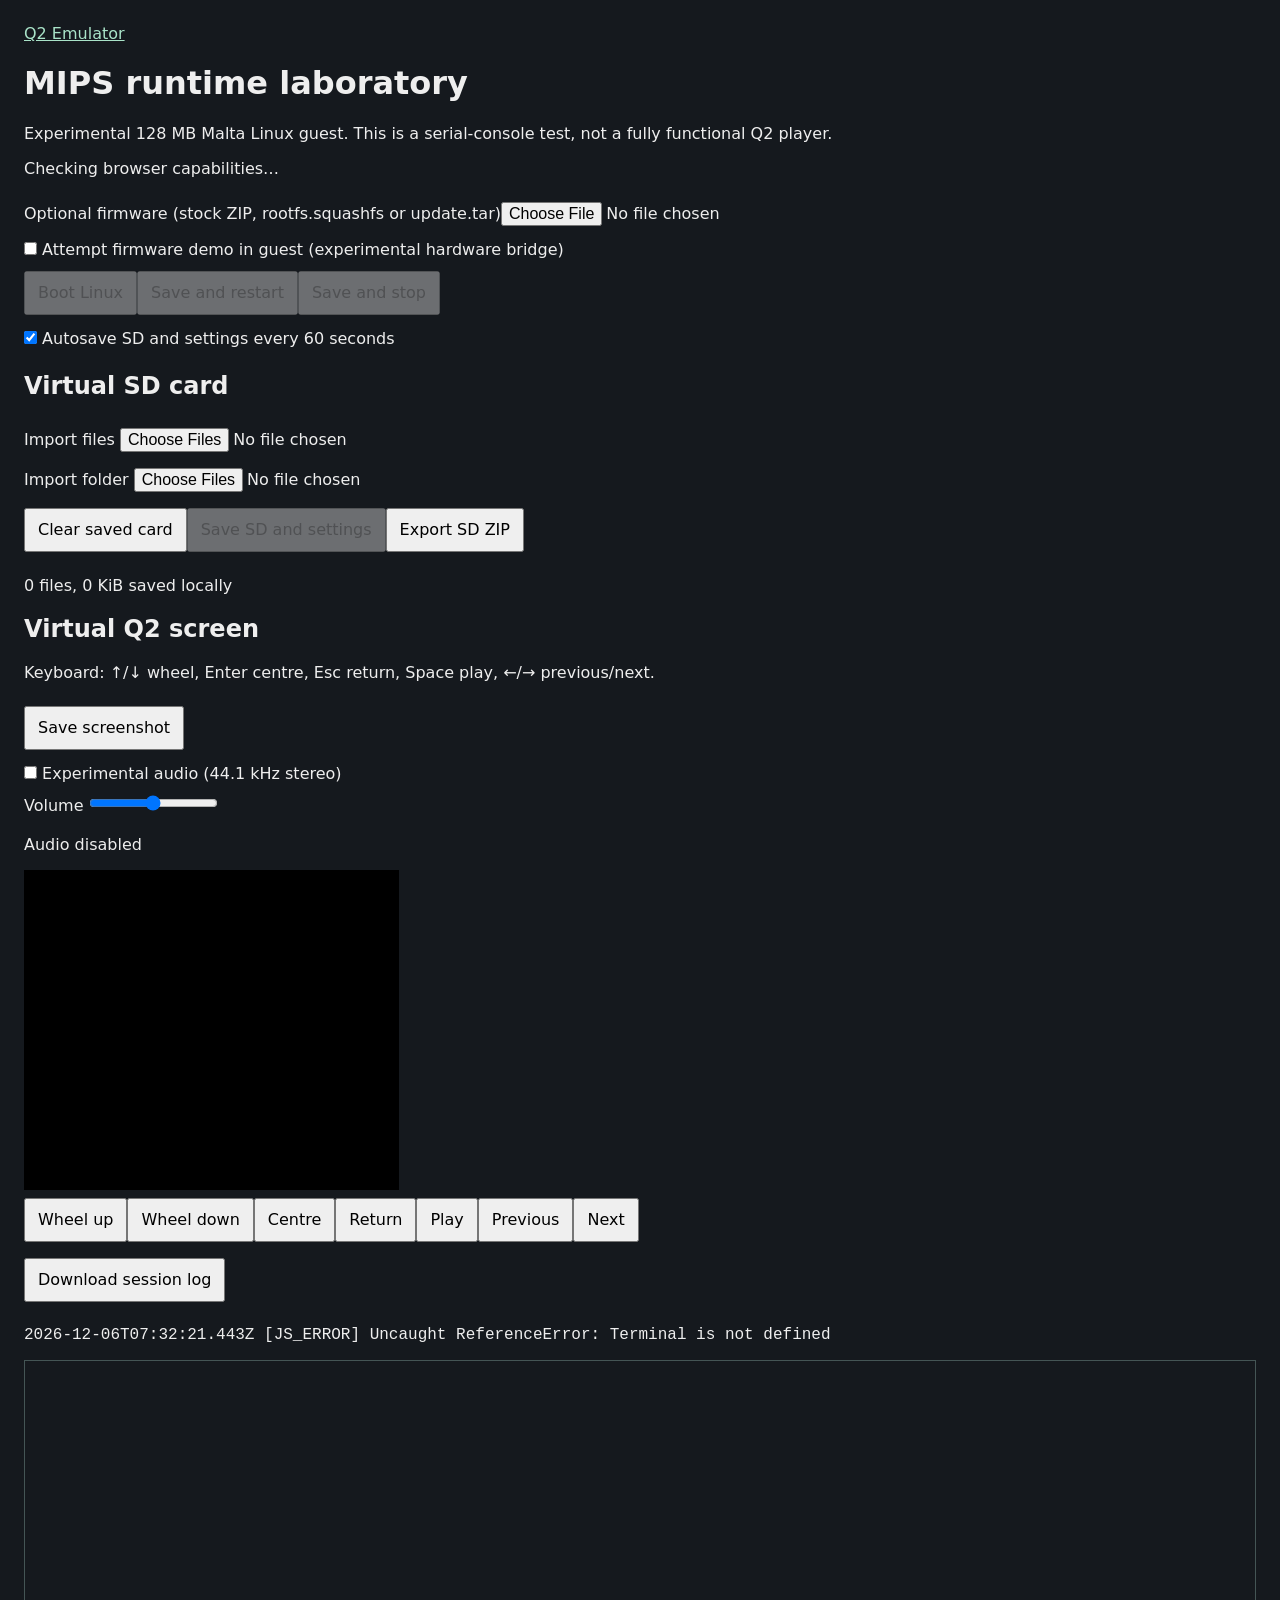
==== web/runtime/index.html @ 1597d838 "Expose keyboard, screenshot, audio and session lifecycle controls" ====
<!doctype html>
<html lang="en"><head><meta charset="utf-8"><meta name="viewport" content="width=device-width,initial-scale=1"><title>Q2 MIPS runtime laboratory</title><link rel="stylesheet" href="vendor/xterm.css"><style>body{font:16px system-ui;margin:24px;background:#15191e;color:#eee}a{color:#a9e3c8}button,input{font:inherit;margin:8px 0}#terminal{height:480px;border:1px solid #455;padding:8px}#status{white-space:pre-wrap}button{min-height:44px;padding:8px 12px}canvas{display:block;height:auto}section{max-width:760px}input{max-width:100%}@media(max-width:600px){body{margin:12px}#terminal{height:300px}button{margin:4px} }label{display:block}</style></head>
<body><a href="../">Q2 Emulator</a><h1>MIPS runtime laboratory</h1><p>Experimental 128 MB Malta Linux guest. This is a serial-console test, not a fully functional Q2 player.</p><p id="status" role="status">Checking browser capabilities…</p><label>Optional firmware (stock ZIP, rootfs.squashfs or update.tar)<input type="file" id="firmware" accept=".squashfs,.tar,.zip"></label><label><input type="checkbox" id="launch"> Attempt firmware demo in guest (experimental hardware bridge)</label><button id="start" disabled>Boot Linux</button><button id="reset" disabled>Save and restart</button><button id="stop" disabled>Save and stop</button><label><input type="checkbox" id="autosave" checked> Autosave SD and settings every 60 seconds</label><section><h2>Virtual SD card</h2><label>Import files <input id="sd-files" type="file" multiple></label><label>Import folder <input id="sd-folder" type="file" webkitdirectory multiple></label><button id="sd-clear">Clear saved card</button><button id="sd-save" disabled>Save SD and settings</button><button id="sd-export">Export SD ZIP</button><p id="sd-status" role="status"></p></section><section><h2>Virtual Q2 screen</h2><p>Keyboard: ↑/↓ wheel, Enter centre, Esc return, Space play, ←/→ previous/next.</p><button id="screenshot">Save screenshot</button><label><input id="audio-enable" type="checkbox"> Experimental audio (44.1 kHz stereo)</label><label>Volume <input id="audio-volume" type="range" min="0" max="100" value="50"></label><p id="audio-status" role="status">Audio disabled</p><canvas id="screen" width="375" height="320" style="background:#000;max-width:100%;touch-action:none;image-rendering:pixelated"></canvas><div><button id="wheel-up">Wheel up</button><button id="wheel-down">Wheel down</button><button data-key="centre">Centre</button><button data-key="return">Return</button><button data-key="play">Play</button><button data-key="prev">Previous</button><button data-key="next">Next</button></div></section><button id="download-log">Download session log</button><pre id="diagnostics" style="max-height:200px;overflow:auto;white-space:pre-wrap"></pre><div id="terminal" aria-label="Serial terminal"></div><script src="vendor/xterm.js"></script><script src="vendor/xterm-pty.js"></script><script type="module" src="boot.js"></script></body></html>
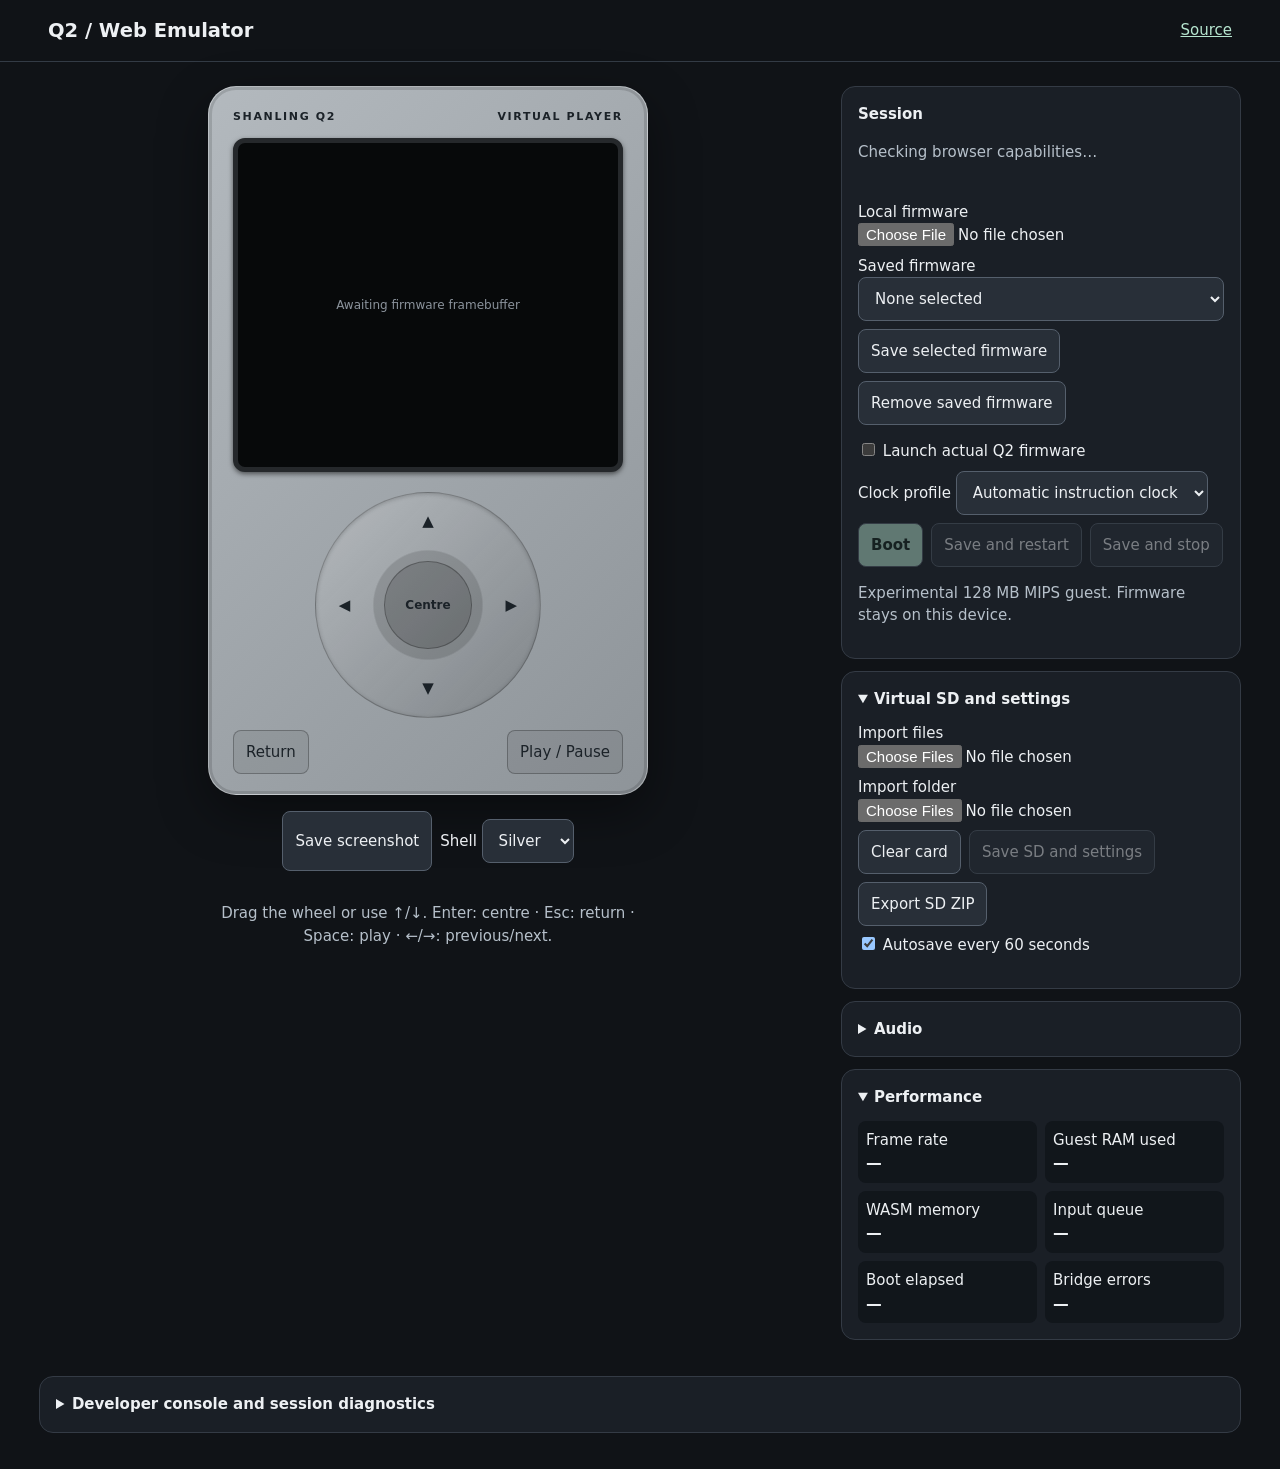
==== commit 99641b63: "Make virtual player the primary interface and group configuration and diagnostics" ====
--- a/web/runtime/index.html
+++ b/web/runtime/index.html
@@ -1,3 +1,19 @@
 <!doctype html>
-<html lang="en"><head><meta charset="utf-8"><meta name="viewport" content="width=device-width,initial-scale=1"><title>Q2 MIPS runtime laboratory</title><link rel="stylesheet" href="vendor/xterm.css"><style>body{font:16px system-ui;margin:24px;background:#15191e;color:#eee}a{color:#a9e3c8}button,input{font:inherit;margin:8px 0}#terminal{height:480px;border:1px solid #455;padding:8px}#status{white-space:pre-wrap}button{min-height:44px;padding:8px 12px}canvas{display:block;height:auto}section{max-width:760px}input{max-width:100%}@media(max-width:600px){body{margin:12px}#terminal{height:300px}button{margin:4px} }label{display:block}</style></head>
-<body><a href="../">Q2 Emulator</a><h1>MIPS runtime laboratory</h1><p>Experimental 128 MB Malta Linux guest. This is a serial-console test, not a fully functional Q2 player.</p><p id="status" role="status">Checking browser capabilities…</p><label>Optional firmware (stock ZIP, rootfs.squashfs or update.tar)<input type="file" id="firmware" accept=".squashfs,.tar,.zip"></label><label><input type="checkbox" id="launch"> Attempt firmware demo in guest (experimental hardware bridge)</label><button id="start" disabled>Boot Linux</button><button id="reset" disabled>Save and restart</button><button id="stop" disabled>Save and stop</button><label><input type="checkbox" id="autosave" checked> Autosave SD and settings every 60 seconds</label><section><h2>Virtual SD card</h2><label>Import files <input id="sd-files" type="file" multiple></label><label>Import folder <input id="sd-folder" type="file" webkitdirectory multiple></label><button id="sd-clear">Clear saved card</button><button id="sd-save" disabled>Save SD and settings</button><button id="sd-export">Export SD ZIP</button><p id="sd-status" role="status"></p></section><section><h2>Virtual Q2 screen</h2><p>Keyboard: ↑/↓ wheel, Enter centre, Esc return, Space play, ←/→ previous/next.</p><button id="screenshot">Save screenshot</button><label><input id="audio-enable" type="checkbox"> Experimental audio (44.1 kHz stereo)</label><label>Volume <input id="audio-volume" type="range" min="0" max="100" value="50"></label><p id="audio-status" role="status">Audio disabled</p><canvas id="screen" width="375" height="320" style="background:#000;max-width:100%;touch-action:none;image-rendering:pixelated"></canvas><div><button id="wheel-up">Wheel up</button><button id="wheel-down">Wheel down</button><button data-key="centre">Centre</button><button data-key="return">Return</button><button data-key="play">Play</button><button data-key="prev">Previous</button><button data-key="next">Next</button></div></section><button id="download-log">Download session log</button><pre id="diagnostics" style="max-height:200px;overflow:auto;white-space:pre-wrap"></pre><div id="terminal" aria-label="Serial terminal"></div><script src="vendor/xterm.js"></script><script src="vendor/xterm-pty.js"></script><script type="module" src="boot.js"></script></body></html>+<html lang="en"><head><meta charset="utf-8"><meta name="viewport" content="width=device-width,initial-scale=1"><title>Q2 Web Emulator</title><link rel="stylesheet" href="vendor/xterm.css"><link rel="stylesheet" href="player.css"></head>
+<body><header><h1>Q2 / Web Emulator</h1><a href="https://github.com/lampsonlnguyen/q2-emulation">Source</a></header>
+<main><section class="stage">
+<div class="player" id="player" data-shell="silver"><div class="player-top"><span>SHANLING Q2</span><span>VIRTUAL PLAYER</span></div><div class="lcd" id="lcd" data-ready="false"><canvas id="screen" width="375" height="320" aria-label="Q2 display"></canvas></div>
+<div class="wheel" id="wheel" aria-label="Drag around the wheel to navigate"><button class="top" id="wheel-up" aria-label="Wheel up">▲</button><button class="left" data-key="prev" aria-label="Previous">◀</button><button class="center" data-key="centre">Centre</button><button class="right" data-key="next" aria-label="Next">▶</button><button class="bottom" id="wheel-down" aria-label="Wheel down">▼</button></div>
+<div class="physical"><button data-key="return">Return</button><button data-key="play">Play / Pause</button></div></div>
+<div class="actions"><button id="screenshot">Save screenshot</button><label>Shell <select id="shell"><option value="silver">Silver</option><option value="black">Black</option><option value="green">Green</option><option value="pink">Pink</option></select></label></div>
+<p class="muted">Drag the wheel or use ↑/↓. Enter: centre · Esc: return · Space: play · ←/→: previous/next.</p></section>
+<aside><section class="panel"><h2>Session</h2><p id="status" role="status">Checking browser capabilities…</p><label>Local firmware <input type="file" id="firmware" accept=".squashfs,.tar,.zip"></label><label>Saved firmware <select id="firmware-list"><option value="">None selected</option></select></label><div class="actions"><button id="firmware-save">Save selected firmware</button><button id="firmware-delete">Remove saved firmware</button></div><p id="firmware-status" class="muted"></p>
+<label><input type="checkbox" id="launch"> Launch actual Q2 firmware</label><label>Clock profile <select id="clock"><option value="icount">Automatic instruction clock</option><option value="fixed">Fixed instruction clock</option><option value="normal">Normal clock</option></select></label>
+<div class="actions"><button id="start" disabled>Boot</button><button id="reset" disabled>Save and restart</button><button id="stop" disabled>Save and stop</button></div><p class="muted">Experimental 128 MB MIPS guest. Firmware stays on this device.</p></section>
+<details open><summary>Virtual SD and settings</summary><label>Import files <input id="sd-files" type="file" multiple></label><label>Import folder <input id="sd-folder" type="file" webkitdirectory multiple></label><div class="actions"><button id="sd-clear">Clear card</button><button id="sd-save" disabled>Save SD and settings</button><button id="sd-export">Export SD ZIP</button></div><label><input type="checkbox" id="autosave" checked> Autosave every 60 seconds</label><p id="sd-status" role="status"></p></details>
+<details><summary>Audio</summary><label><input id="audio-enable" type="checkbox"> Enable experimental audio at boot</label><label>Volume <input id="audio-volume" type="range" min="0" max="100" value="50"></label><p id="audio-status" role="status">Audio disabled</p></details>
+<details open><summary>Performance</summary><div class="statgrid"><div>Frame rate<strong id="fps">—</strong></div><div>Guest RAM used<strong id="guest-ram">—</strong></div><div>WASM memory<strong id="wasm-ram">—</strong></div><div>Input queue<strong id="input-queue">—</strong></div><div>Boot elapsed<strong id="boot-time">—</strong></div><div>Bridge errors<strong id="bridge-errors">—</strong></div></div></details></aside>
+<details class="wide"><summary>Developer console and session diagnostics</summary><button id="download-log">Download session log</button><pre id="diagnostics"></pre><div id="terminal" aria-label="Serial terminal"></div></details></main>
+<script src="vendor/xterm.js"></script><script src="vendor/xterm-pty.js"></script><script type="module">
+try{if(!crossOriginIsolated){if(!navigator.serviceWorker)throw Error('Use HTTPS or localhost');await navigator.serviceWorker.register('./coi-sw.js');await navigator.serviceWorker.ready;if(sessionStorage.getItem('q2-coi-reload'))throw Error('Isolation not active. Reopen tab or use Docker.');sessionStorage.setItem('q2-coi-reload','1');location.reload();}else{sessionStorage.removeItem('q2-coi-reload');await import('./boot.js');}}catch(e){document.getElementById('status').textContent='Initialization failed: '+e.message;console.error(e);}
+</script></body></html>
--- a/web/runtime/player.css
+++ b/web/runtime/player.css
@@ -0,0 +1,2 @@
+:root{color-scheme:dark;font:15px/1.5 system-ui,sans-serif;background:#101317;color:#edf0f3;--accent:#b6e5cf;--shell:#a6adb3}
+*{box-sizing:border-box}body{margin:0}header{display:flex;justify-content:space-between;align-items:center;padding:16px clamp(16px,4vw,48px);border-bottom:1px solid #333b45}a{color:var(--accent)}h1{font-size:1.3rem;margin:0}h2{font-size:1rem;margin:0 0 12px}main{max-width:1250px;margin:auto;padding:24px;display:grid;grid-template-columns:minmax(300px,1fr) minmax(300px,400px);gap:24px;align-items:start}.stage{display:flex;flex-direction:column;align-items:center;gap:16px;min-width:0}.player{width:min(100%,440px);padding:22px 24px 20px;background:linear-gradient(135deg,#ffffff25,#00000025),var(--shell);border:1px solid #ffffff40;border-radius:28px;box-shadow:inset 0 0 0 3px #0002,0 18px 50px #0006;color:#1b2228}.player[data-shell=black]{--shell:#30343a;color:#eee}.player[data-shell=green]{--shell:#a5bcaa}.player[data-shell=pink]{--shell:#c9a7ae}.player-top{display:flex;justify-content:space-between;font-size:11px;font-weight:700;letter-spacing:.15em;margin-bottom:12px}.lcd{background:#07090a;border:5px solid #25282b;border-radius:12px;overflow:hidden;box-shadow:0 2px 5px #0008;position:relative}.lcd canvas{display:block;width:100%;height:auto;aspect-ratio:375/320;touch-action:none;image-rendering:pixelated}.lcd[data-ready=false]:after{content:"Awaiting firmware framebuffer";position:absolute;inset:0;display:grid;place-items:center;color:#8b939c;font-size:12px;pointer-events:none}.wheel{position:relative;display:grid;place-items:center;width:58%;aspect-ratio:1;margin:20px auto 12px;border-radius:50%;border:1px solid #0004;background:radial-gradient(circle,#0002 0 34%,transparent 35%),linear-gradient(135deg,#fff3,#0002);box-shadow:inset 0 1px 4px #0003;touch-action:none;user-select:none}.wheel button{position:absolute;border:0;background:transparent;color:inherit;font-weight:700;min-width:44px;min-height:44px;padding:4px}.wheel .center{position:relative;width:39%;aspect-ratio:1;border-radius:50%;border:1px solid #0004;background:#0002;font-size:12px}.wheel .top{top:3%}.wheel .bottom{bottom:3%}.wheel .left{left:3%}.wheel .right{right:3%}.physical{display:flex;justify-content:space-between;gap:8px}.physical button{color:inherit;background:#0001;border:1px solid #0004}.panel,details{border:1px solid #343b45;background:#1a1f26;border-radius:14px;padding:16px;margin-bottom:12px}details summary{cursor:pointer;font-weight:650}details[open] summary{margin-bottom:12px}label{display:block;margin:8px 0}button,input,select{font:inherit}button,select{border:1px solid #555f6c;border-radius:8px;background:#282f38;color:#edf0f3;padding:9px 12px;min-height:44px;cursor:pointer}button:disabled{opacity:.45;cursor:not-allowed}button:focus-visible,input:focus-visible,select:focus-visible{outline:2px solid var(--accent);outline-offset:2px}#start{background:var(--accent);color:#13251c;font-weight:700}input[type=file]{width:100%;max-width:100%}.actions{display:flex;flex-wrap:wrap;gap:8px}.muted,#status,#sd-status,#audio-status{color:#b6c0ca;overflow-wrap:anywhere}#status{min-height:3em}#terminal{height:360px;min-width:0;overflow:hidden}#diagnostics{white-space:pre-wrap;overflow:auto;max-height:240px;font-size:11px}.wide{grid-column:1/-1;min-width:0}.statgrid{display:grid;grid-template-columns:repeat(2,1fr);gap:8px;font-variant-numeric:tabular-nums}.statgrid div{background:#11161b;padding:8px;border-radius:8px}.statgrid strong{display:block;font-size:1.05rem}.stage .muted{text-align:center;max-width:440px}#firmware-list{width:100%}@media(max-width:760px){main{grid-template-columns:1fr;padding:16px;gap:12px}.player{max-width:400px}#terminal{height:260px}.wide{grid-column:auto}header{padding:12px 16px}}
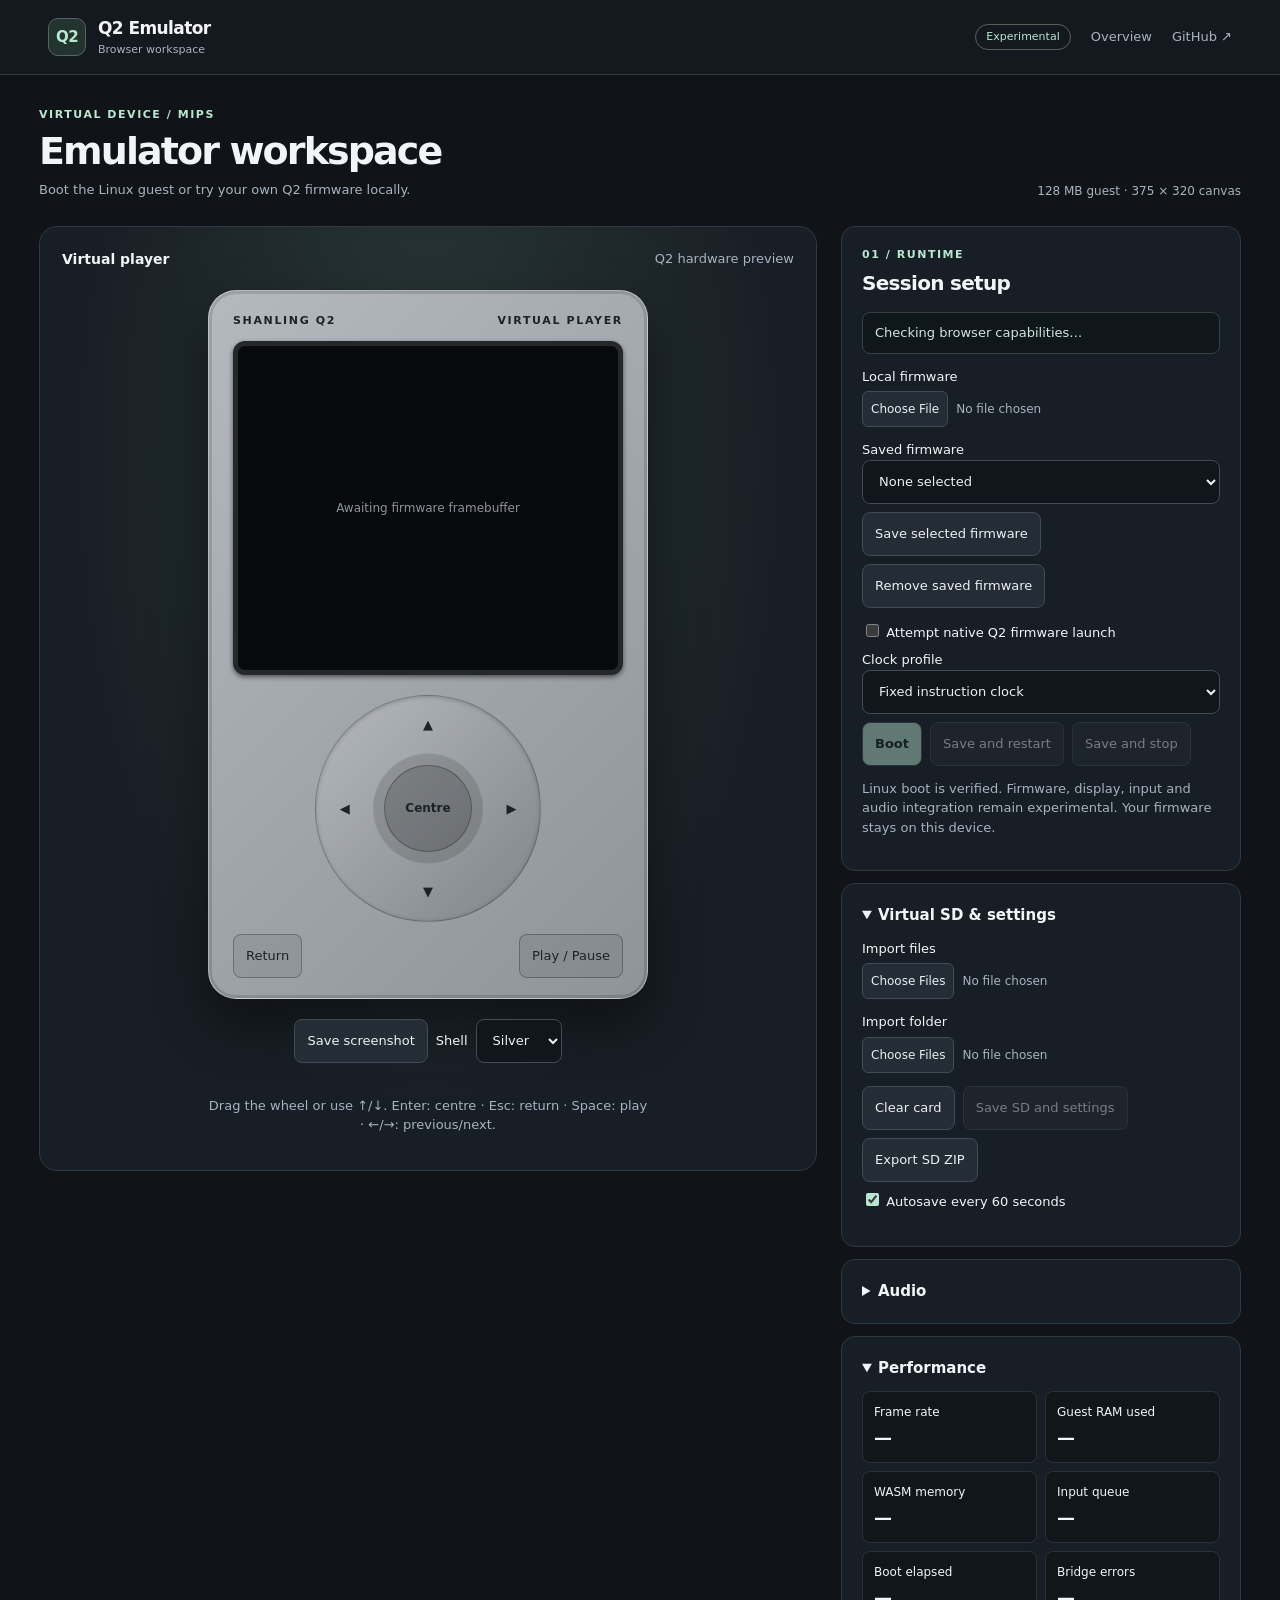
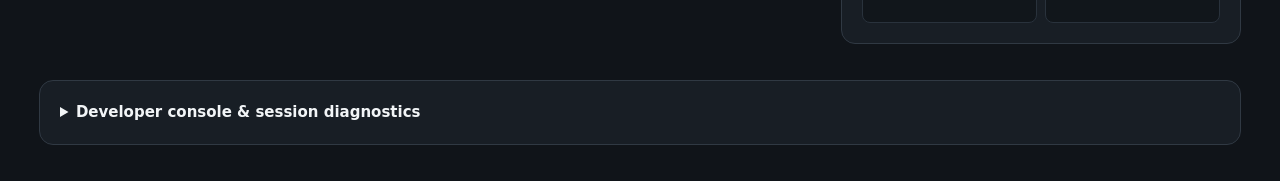
==== commit 8673062d: "Polish Q2 web landing and emulator workspace; preserve current UI on Pages" ====
--- a/web/runtime/index.html
+++ b/web/runtime/index.html
@@ -1,19 +1,19 @@
 <!doctype html>
 <html lang="en"><head><meta charset="utf-8"><meta name="viewport" content="width=device-width,initial-scale=1"><title>Q2 Web Emulator</title><link rel="stylesheet" href="vendor/xterm.css"><link rel="stylesheet" href="player.css"></head>
-<body><header><h1>Q2 / Web Emulator</h1><a href="https://github.com/lampsonlnguyen/q2-emulation">Source</a></header>
-<main><section class="stage">
+<body><header><a class="brand" href="../"><span class="mark">Q2</span><span>Q2 Emulator<small>Browser workspace</small></span></a><nav><span class="preview-label">Experimental</span><a href="../">Overview</a><a href="https://github.com/lampsonlnguyen/q2-emulation">GitHub ↗</a></nav></header>
+<main><section class="workspace-title"><div><div class="kicker">Virtual device / MIPS</div><h1>Emulator workspace</h1><p class="muted">Boot the Linux guest or try your own Q2 firmware locally.</p></div><span class="workspace-spec">128 MB guest · 375 × 320 canvas</span></section><section class="stage"><div class="stage-heading"><strong>Virtual player</strong><span>Q2 hardware preview</span></div>
 <div class="player" id="player" data-shell="silver"><div class="player-top"><span>SHANLING Q2</span><span>VIRTUAL PLAYER</span></div><div class="lcd" id="lcd" data-ready="false"><canvas id="screen" width="375" height="320" aria-label="Q2 display"></canvas></div>
 <div class="wheel" id="wheel" aria-label="Drag around the wheel to navigate"><button class="top" id="wheel-up" aria-label="Wheel up">▲</button><button class="left" data-key="prev" aria-label="Previous">◀</button><button class="center" data-key="centre">Centre</button><button class="right" data-key="next" aria-label="Next">▶</button><button class="bottom" id="wheel-down" aria-label="Wheel down">▼</button></div>
 <div class="physical"><button data-key="return">Return</button><button data-key="play">Play / Pause</button></div></div>
 <div class="actions"><button id="screenshot">Save screenshot</button><label>Shell <select id="shell"><option value="silver">Silver</option><option value="black">Black</option><option value="green">Green</option><option value="pink">Pink</option></select></label></div>
 <p class="muted">Drag the wheel or use ↑/↓. Enter: centre · Esc: return · Space: play · ←/→: previous/next.</p></section>
-<aside><section class="panel"><h2>Session</h2><p id="status" role="status">Checking browser capabilities…</p><label>Local firmware <input type="file" id="firmware" accept=".squashfs,.tar,.zip"></label><label>Saved firmware <select id="firmware-list"><option value="">None selected</option></select></label><div class="actions"><button id="firmware-save">Save selected firmware</button><button id="firmware-delete">Remove saved firmware</button></div><p id="firmware-status" class="muted"></p>
-<label><input type="checkbox" id="launch"> Launch actual Q2 firmware</label><label>Clock profile <select id="clock"><option value="icount">Automatic instruction clock</option><option value="fixed">Fixed instruction clock</option><option value="normal">Normal clock</option></select></label>
-<div class="actions"><button id="start" disabled>Boot</button><button id="reset" disabled>Save and restart</button><button id="stop" disabled>Save and stop</button></div><p class="muted">Experimental 128 MB MIPS guest. Firmware stays on this device.</p></section>
-<details open><summary>Virtual SD and settings</summary><label>Import files <input id="sd-files" type="file" multiple></label><label>Import folder <input id="sd-folder" type="file" webkitdirectory multiple></label><div class="actions"><button id="sd-clear">Clear card</button><button id="sd-save" disabled>Save SD and settings</button><button id="sd-export">Export SD ZIP</button></div><label><input type="checkbox" id="autosave" checked> Autosave every 60 seconds</label><p id="sd-status" role="status"></p></details>
+<aside><section class="panel"><div class="kicker">01 / Runtime</div><h2>Session setup</h2><p id="status" role="status">Checking browser capabilities…</p><label>Local firmware <input type="file" id="firmware" accept=".squashfs,.tar,.zip"></label><label>Saved firmware <select id="firmware-list"><option value="">None selected</option></select></label><div class="actions"><button id="firmware-save">Save selected firmware</button><button id="firmware-delete">Remove saved firmware</button></div><p id="firmware-status" class="muted"></p>
+<label><input type="checkbox" id="launch"> Attempt native Q2 firmware launch</label><label>Clock profile <select id="clock"><option value="icount">Automatic instruction clock</option><option value="fixed" selected>Fixed instruction clock</option><option value="normal">Normal clock</option></select></label>
+<div class="actions"><button id="start" disabled>Boot</button><button id="reset" disabled>Save and restart</button><button id="stop" disabled>Save and stop</button></div><p class="muted">Linux boot is verified. Firmware, display, input and audio integration remain experimental. Your firmware stays on this device.</p></section>
+<details open><summary>Virtual SD &amp; settings</summary><label>Import files <input id="sd-files" type="file" multiple></label><label>Import folder <input id="sd-folder" type="file" webkitdirectory multiple></label><div class="actions"><button id="sd-clear">Clear card</button><button id="sd-save" disabled>Save SD and settings</button><button id="sd-export">Export SD ZIP</button></div><label><input type="checkbox" id="autosave" checked> Autosave every 60 seconds</label><p id="sd-status" role="status"></p></details>
 <details><summary>Audio</summary><label><input id="audio-enable" type="checkbox"> Enable experimental audio at boot</label><label>Volume <input id="audio-volume" type="range" min="0" max="100" value="50"></label><p id="audio-status" role="status">Audio disabled</p></details>
 <details open><summary>Performance</summary><div class="statgrid"><div>Frame rate<strong id="fps">—</strong></div><div>Guest RAM used<strong id="guest-ram">—</strong></div><div>WASM memory<strong id="wasm-ram">—</strong></div><div>Input queue<strong id="input-queue">—</strong></div><div>Boot elapsed<strong id="boot-time">—</strong></div><div>Bridge errors<strong id="bridge-errors">—</strong></div></div></details></aside>
-<details class="wide"><summary>Developer console and session diagnostics</summary><button id="download-log">Download session log</button><pre id="diagnostics"></pre><div id="terminal" aria-label="Serial terminal"></div></details></main>
+<details class="wide"><summary>Developer console &amp; session diagnostics</summary><button id="download-log">Download session log</button><pre id="diagnostics"></pre><div id="terminal" aria-label="Serial terminal"></div></details></main>
 <script src="vendor/xterm.js"></script><script src="vendor/xterm-pty.js"></script><script type="module">
 try{if(!crossOriginIsolated){if(!navigator.serviceWorker)throw Error('Use HTTPS or localhost');await navigator.serviceWorker.register('./coi-sw.js');await navigator.serviceWorker.ready;if(sessionStorage.getItem('q2-coi-reload'))throw Error('Isolation not active. Reopen tab or use Docker.');sessionStorage.setItem('q2-coi-reload','1');location.reload();}else{sessionStorage.removeItem('q2-coi-reload');await import('./boot.js');}}catch(e){document.getElementById('status').textContent='Initialization failed: '+e.message;console.error(e);}
 </script></body></html>
--- a/web/runtime/player.css
+++ b/web/runtime/player.css
@@ -1,2 +1,5 @@
 :root{color-scheme:dark;font:15px/1.5 system-ui,sans-serif;background:#101317;color:#edf0f3;--accent:#b6e5cf;--shell:#a6adb3}
 *{box-sizing:border-box}body{margin:0}header{display:flex;justify-content:space-between;align-items:center;padding:16px clamp(16px,4vw,48px);border-bottom:1px solid #333b45}a{color:var(--accent)}h1{font-size:1.3rem;margin:0}h2{font-size:1rem;margin:0 0 12px}main{max-width:1250px;margin:auto;padding:24px;display:grid;grid-template-columns:minmax(300px,1fr) minmax(300px,400px);gap:24px;align-items:start}.stage{display:flex;flex-direction:column;align-items:center;gap:16px;min-width:0}.player{width:min(100%,440px);padding:22px 24px 20px;background:linear-gradient(135deg,#ffffff25,#00000025),var(--shell);border:1px solid #ffffff40;border-radius:28px;box-shadow:inset 0 0 0 3px #0002,0 18px 50px #0006;color:#1b2228}.player[data-shell=black]{--shell:#30343a;color:#eee}.player[data-shell=green]{--shell:#a5bcaa}.player[data-shell=pink]{--shell:#c9a7ae}.player-top{display:flex;justify-content:space-between;font-size:11px;font-weight:700;letter-spacing:.15em;margin-bottom:12px}.lcd{background:#07090a;border:5px solid #25282b;border-radius:12px;overflow:hidden;box-shadow:0 2px 5px #0008;position:relative}.lcd canvas{display:block;width:100%;height:auto;aspect-ratio:375/320;touch-action:none;image-rendering:pixelated}.lcd[data-ready=false]:after{content:"Awaiting firmware framebuffer";position:absolute;inset:0;display:grid;place-items:center;color:#8b939c;font-size:12px;pointer-events:none}.wheel{position:relative;display:grid;place-items:center;width:58%;aspect-ratio:1;margin:20px auto 12px;border-radius:50%;border:1px solid #0004;background:radial-gradient(circle,#0002 0 34%,transparent 35%),linear-gradient(135deg,#fff3,#0002);box-shadow:inset 0 1px 4px #0003;touch-action:none;user-select:none}.wheel button{position:absolute;border:0;background:transparent;color:inherit;font-weight:700;min-width:44px;min-height:44px;padding:4px}.wheel .center{position:relative;width:39%;aspect-ratio:1;border-radius:50%;border:1px solid #0004;background:#0002;font-size:12px}.wheel .top{top:3%}.wheel .bottom{bottom:3%}.wheel .left{left:3%}.wheel .right{right:3%}.physical{display:flex;justify-content:space-between;gap:8px}.physical button{color:inherit;background:#0001;border:1px solid #0004}.panel,details{border:1px solid #343b45;background:#1a1f26;border-radius:14px;padding:16px;margin-bottom:12px}details summary{cursor:pointer;font-weight:650}details[open] summary{margin-bottom:12px}label{display:block;margin:8px 0}button,input,select{font:inherit}button,select{border:1px solid #555f6c;border-radius:8px;background:#282f38;color:#edf0f3;padding:9px 12px;min-height:44px;cursor:pointer}button:disabled{opacity:.45;cursor:not-allowed}button:focus-visible,input:focus-visible,select:focus-visible{outline:2px solid var(--accent);outline-offset:2px}#start{background:var(--accent);color:#13251c;font-weight:700}input[type=file]{width:100%;max-width:100%}.actions{display:flex;flex-wrap:wrap;gap:8px}.muted,#status,#sd-status,#audio-status{color:#b6c0ca;overflow-wrap:anywhere}#status{min-height:3em}#terminal{height:360px;min-width:0;overflow:hidden}#diagnostics{white-space:pre-wrap;overflow:auto;max-height:240px;font-size:11px}.wide{grid-column:1/-1;min-width:0}.statgrid{display:grid;grid-template-columns:repeat(2,1fr);gap:8px;font-variant-numeric:tabular-nums}.statgrid div{background:#11161b;padding:8px;border-radius:8px}.statgrid strong{display:block;font-size:1.05rem}.stage .muted{text-align:center;max-width:440px}#firmware-list{width:100%}@media(max-width:760px){main{grid-template-columns:1fr;padding:16px;gap:12px}.player{max-width:400px}#terminal{height:260px}.wide{grid-column:auto}header{padding:12px 16px}}
+
+/* Workspace presentation: preserve the device's input geometry and DOM hooks. */
+:root{--accent:#b9e8d1;--surface:#181e25;--line:#303943;--muted:#a7b3bf;background:#101419;color:#f2f5f7}body{font-family:system-ui,-apple-system,BlinkMacSystemFont,sans-serif}header{min-height:72px;background:#14191f;border-color:var(--line);gap:16px;flex-wrap:wrap}header a{text-decoration:none;color:inherit}header nav{display:flex;align-items:center;gap:20px;font-size:13px;color:var(--muted);flex-wrap:wrap}.brand{display:flex;align-items:center;gap:12px;font-size:17px;font-weight:750;letter-spacing:-.035em}.brand small{display:block;color:var(--muted);font-size:11px;font-weight:500;letter-spacing:0}.mark{display:grid;place-items:center;width:38px;height:38px;border:1px solid #53665f;background:#23332f;border-radius:10px;color:var(--accent);font-size:15px}.preview-label{border:1px solid #546354;border-radius:999px;padding:4px 10px;color:var(--accent);font-size:11px}.workspace-title{grid-column:1/-1;display:flex;justify-content:space-between;align-items:end;gap:16px;flex-wrap:wrap;padding:8px 0 2px}.workspace-title h1{font-size:clamp(27px,4vw,38px);letter-spacing:-.05em;line-height:1.12;margin:6px 0}.workspace-title p{margin:8px 0 0}.kicker{font-size:11px;text-transform:uppercase;letter-spacing:.14em;color:var(--accent);font-weight:750}.workspace-spec{font-size:12px;color:var(--muted)}.stage{padding:22px;background:radial-gradient(ellipse at 50% 25%,#2a3937,#181e25 65%);border:1px solid var(--line);border-radius:18px;gap:20px}.stage-heading{width:100%;display:flex;justify-content:space-between;align-items:center;gap:12px;font-size:13px;color:var(--muted)}.stage-heading strong{color:#f2f5f7;font-size:14px}.player{box-shadow:inset 0 0 0 3px #0002,0 24px 55px #0007;border-radius:28px}.player .wheel button:hover:not(:disabled){background:#ffffff19}.panel,details{background:var(--surface);border-color:var(--line);padding:20px;border-radius:14px}.panel h2{font-size:20px;letter-spacing:-.035em;margin:5px 0 14px}#status{background:#10171c;border:1px solid #34443f;border-radius:8px;padding:10px 12px;font-size:13px;min-height:0;color:#d0e5dc}label{font-size:13px}select{max-width:100%;width:100%;background:#10161c;border-color:#404b56}button{font-size:13px;background:#242c35;border-color:#404b56}button:hover:not(:disabled){filter:brightness(1.12)}input[type=file]{font-size:12px;color:var(--muted);padding:5px 0}input::file-selector-button{font:inherit;color:#e9eef2;background:#242c35;border:1px solid #404b56;border-radius:6px;padding:8px;margin-right:8px}input[type=checkbox],input[type=range]{accent-color:var(--accent)}.stage .actions{align-items:center;justify-content:center}.stage .actions label{display:flex;align-items:center;gap:8px;margin:0}.stage .actions select{width:auto}.muted{font-size:13px;color:var(--muted)}.statgrid div{border:1px solid #29323c;font-size:12px;padding:11px}.statgrid strong{font-size:18px;margin-top:3px}#terminal{background:#0c1014;border:1px solid var(--line);border-radius:8px;padding:8px}#diagnostics{color:var(--muted)}@media(max-width:760px){.workspace-title{grid-column:auto}.stage{padding:15px}.panel,details{padding:16px}header nav{gap:12px}.stage-heading{font-size:11px}.workspace-spec{font-size:11px}}
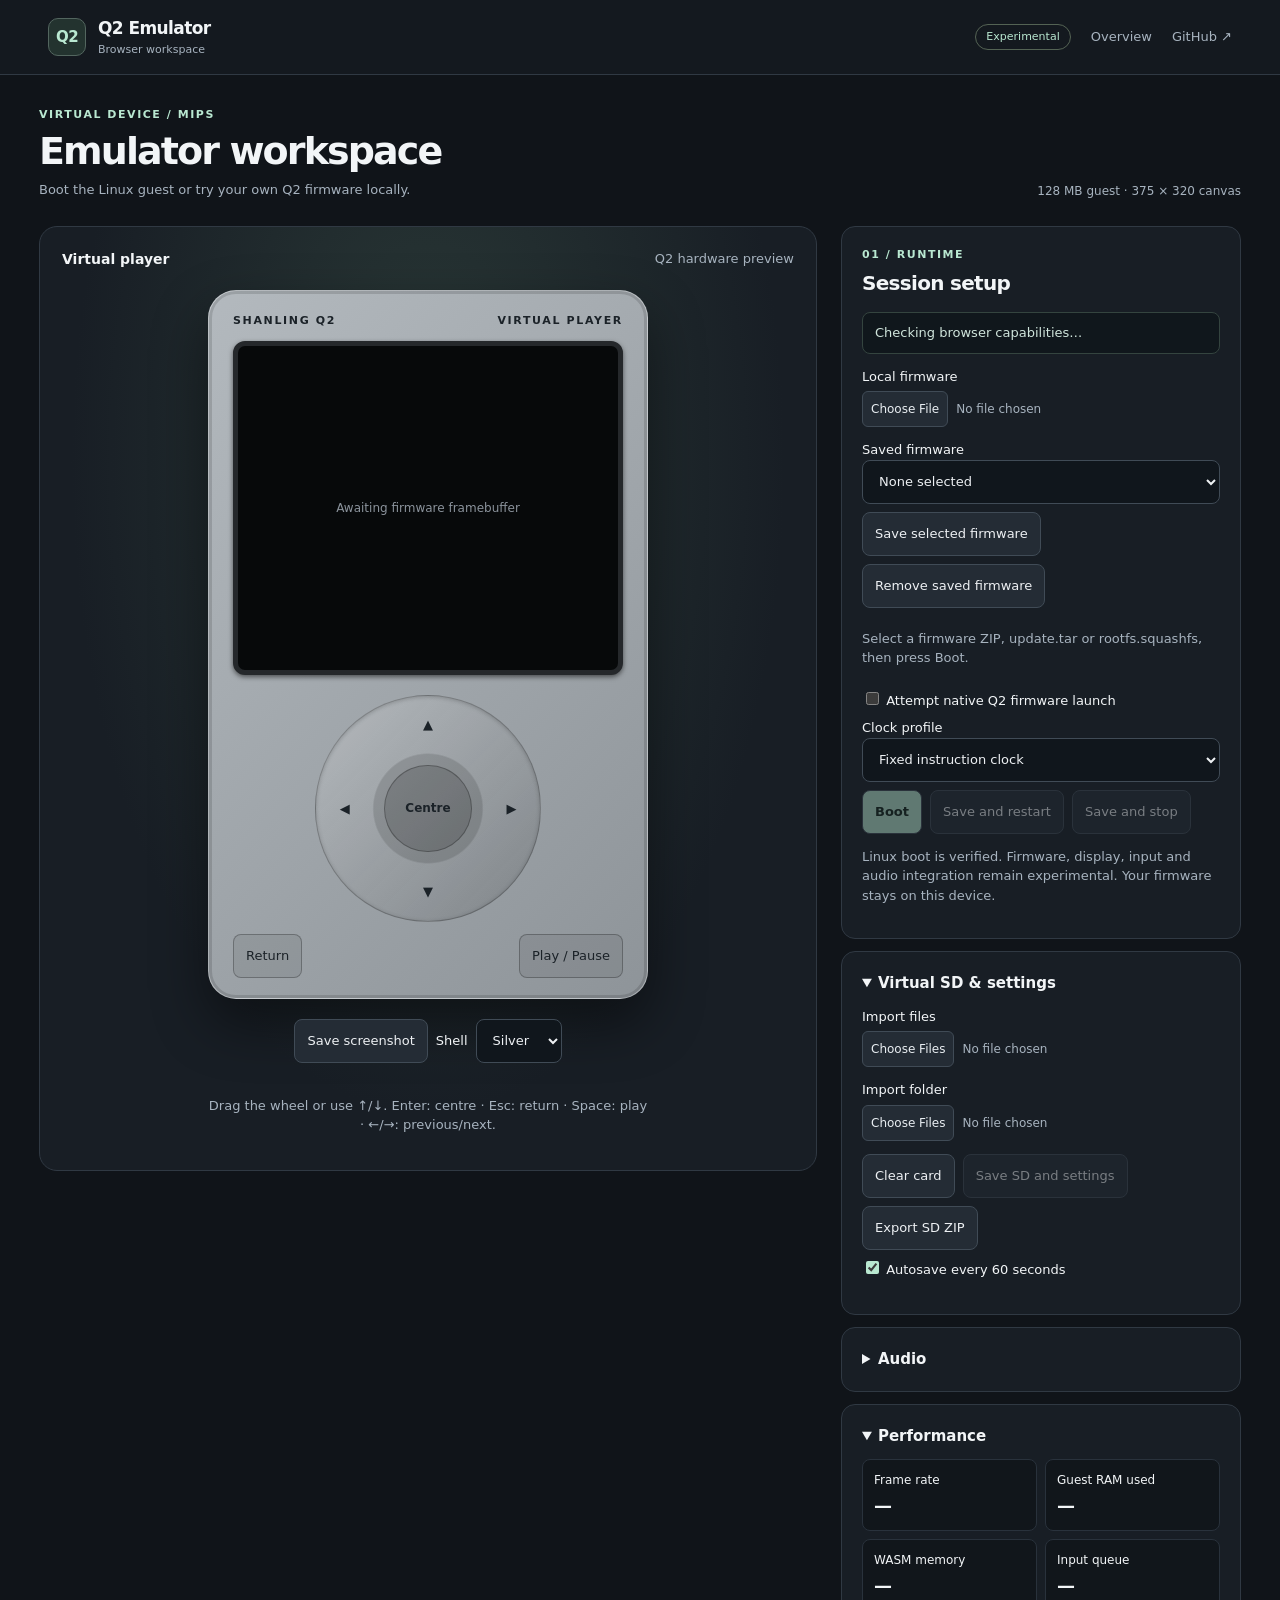
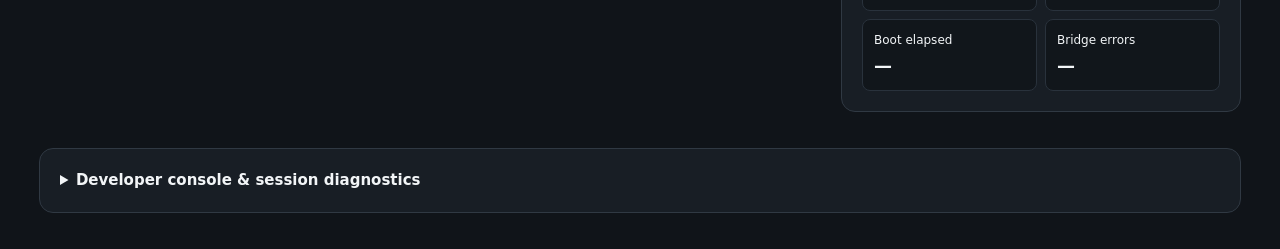
==== commit c0631caf: "Show firmware selection validation and guest launch progress" ====
--- a/web/runtime/index.html
+++ b/web/runtime/index.html
@@ -7,7 +7,7 @@
 <div class="physical"><button data-key="return">Return</button><button data-key="play">Play / Pause</button></div></div>
 <div class="actions"><button id="screenshot">Save screenshot</button><label>Shell <select id="shell"><option value="silver">Silver</option><option value="black">Black</option><option value="green">Green</option><option value="pink">Pink</option></select></label></div>
 <p class="muted">Drag the wheel or use ↑/↓. Enter: centre · Esc: return · Space: play · ←/→: previous/next.</p></section>
-<aside><section class="panel"><div class="kicker">01 / Runtime</div><h2>Session setup</h2><p id="status" role="status">Checking browser capabilities…</p><label>Local firmware <input type="file" id="firmware" accept=".squashfs,.tar,.zip"></label><label>Saved firmware <select id="firmware-list"><option value="">None selected</option></select></label><div class="actions"><button id="firmware-save">Save selected firmware</button><button id="firmware-delete">Remove saved firmware</button></div><p id="firmware-status" class="muted"></p>
+<aside><section class="panel"><div class="kicker">01 / Runtime</div><h2>Session setup</h2><p id="status" role="status">Checking browser capabilities…</p><label>Local firmware <input type="file" id="firmware" accept=".squashfs,.tar,.zip"></label><label>Saved firmware <select id="firmware-list"><option value="">None selected</option></select></label><div class="actions"><button id="firmware-save">Save selected firmware</button><button id="firmware-delete">Remove saved firmware</button></div><p id="firmware-status" class="muted" role="status" aria-live="polite">Select a firmware ZIP, update.tar or rootfs.squashfs, then press Boot.</p>
 <label><input type="checkbox" id="launch"> Attempt native Q2 firmware launch</label><label>Clock profile <select id="clock"><option value="icount">Automatic instruction clock</option><option value="fixed" selected>Fixed instruction clock</option><option value="normal">Normal clock</option></select></label>
 <div class="actions"><button id="start" disabled>Boot</button><button id="reset" disabled>Save and restart</button><button id="stop" disabled>Save and stop</button></div><p class="muted">Linux boot is verified. Firmware, display, input and audio integration remain experimental. Your firmware stays on this device.</p></section>
 <details open><summary>Virtual SD &amp; settings</summary><label>Import files <input id="sd-files" type="file" multiple></label><label>Import folder <input id="sd-folder" type="file" webkitdirectory multiple></label><div class="actions"><button id="sd-clear">Clear card</button><button id="sd-save" disabled>Save SD and settings</button><button id="sd-export">Export SD ZIP</button></div><label><input type="checkbox" id="autosave" checked> Autosave every 60 seconds</label><p id="sd-status" role="status"></p></details>
--- a/web/runtime/player.css
+++ b/web/runtime/player.css
@@ -3,3 +3,5 @@
 
 /* Workspace presentation: preserve the device's input geometry and DOM hooks. */
 :root{--accent:#b9e8d1;--surface:#181e25;--line:#303943;--muted:#a7b3bf;background:#101419;color:#f2f5f7}body{font-family:system-ui,-apple-system,BlinkMacSystemFont,sans-serif}header{min-height:72px;background:#14191f;border-color:var(--line);gap:16px;flex-wrap:wrap}header a{text-decoration:none;color:inherit}header nav{display:flex;align-items:center;gap:20px;font-size:13px;color:var(--muted);flex-wrap:wrap}.brand{display:flex;align-items:center;gap:12px;font-size:17px;font-weight:750;letter-spacing:-.035em}.brand small{display:block;color:var(--muted);font-size:11px;font-weight:500;letter-spacing:0}.mark{display:grid;place-items:center;width:38px;height:38px;border:1px solid #53665f;background:#23332f;border-radius:10px;color:var(--accent);font-size:15px}.preview-label{border:1px solid #546354;border-radius:999px;padding:4px 10px;color:var(--accent);font-size:11px}.workspace-title{grid-column:1/-1;display:flex;justify-content:space-between;align-items:end;gap:16px;flex-wrap:wrap;padding:8px 0 2px}.workspace-title h1{font-size:clamp(27px,4vw,38px);letter-spacing:-.05em;line-height:1.12;margin:6px 0}.workspace-title p{margin:8px 0 0}.kicker{font-size:11px;text-transform:uppercase;letter-spacing:.14em;color:var(--accent);font-weight:750}.workspace-spec{font-size:12px;color:var(--muted)}.stage{padding:22px;background:radial-gradient(ellipse at 50% 25%,#2a3937,#181e25 65%);border:1px solid var(--line);border-radius:18px;gap:20px}.stage-heading{width:100%;display:flex;justify-content:space-between;align-items:center;gap:12px;font-size:13px;color:var(--muted)}.stage-heading strong{color:#f2f5f7;font-size:14px}.player{box-shadow:inset 0 0 0 3px #0002,0 24px 55px #0007;border-radius:28px}.player .wheel button:hover:not(:disabled){background:#ffffff19}.panel,details{background:var(--surface);border-color:var(--line);padding:20px;border-radius:14px}.panel h2{font-size:20px;letter-spacing:-.035em;margin:5px 0 14px}#status{background:#10171c;border:1px solid #34443f;border-radius:8px;padding:10px 12px;font-size:13px;min-height:0;color:#d0e5dc}label{font-size:13px}select{max-width:100%;width:100%;background:#10161c;border-color:#404b56}button{font-size:13px;background:#242c35;border-color:#404b56}button:hover:not(:disabled){filter:brightness(1.12)}input[type=file]{font-size:12px;color:var(--muted);padding:5px 0}input::file-selector-button{font:inherit;color:#e9eef2;background:#242c35;border:1px solid #404b56;border-radius:6px;padding:8px;margin-right:8px}input[type=checkbox],input[type=range]{accent-color:var(--accent)}.stage .actions{align-items:center;justify-content:center}.stage .actions label{display:flex;align-items:center;gap:8px;margin:0}.stage .actions select{width:auto}.muted{font-size:13px;color:var(--muted)}.statgrid div{border:1px solid #29323c;font-size:12px;padding:11px}.statgrid strong{font-size:18px;margin-top:3px}#terminal{background:#0c1014;border:1px solid var(--line);border-radius:8px;padding:8px}#diagnostics{color:var(--muted)}@media(max-width:760px){.workspace-title{grid-column:auto}.stage{padding:15px}.panel,details{padding:16px}header nav{gap:12px}.stage-heading{font-size:11px}.workspace-spec{font-size:11px}}
+
+.lcd[data-ready=false][data-message]:after{content:attr(data-message);text-align:center;padding:16px}#firmware-status{overflow-wrap:anywhere;padding:8px 0;min-height:2em}
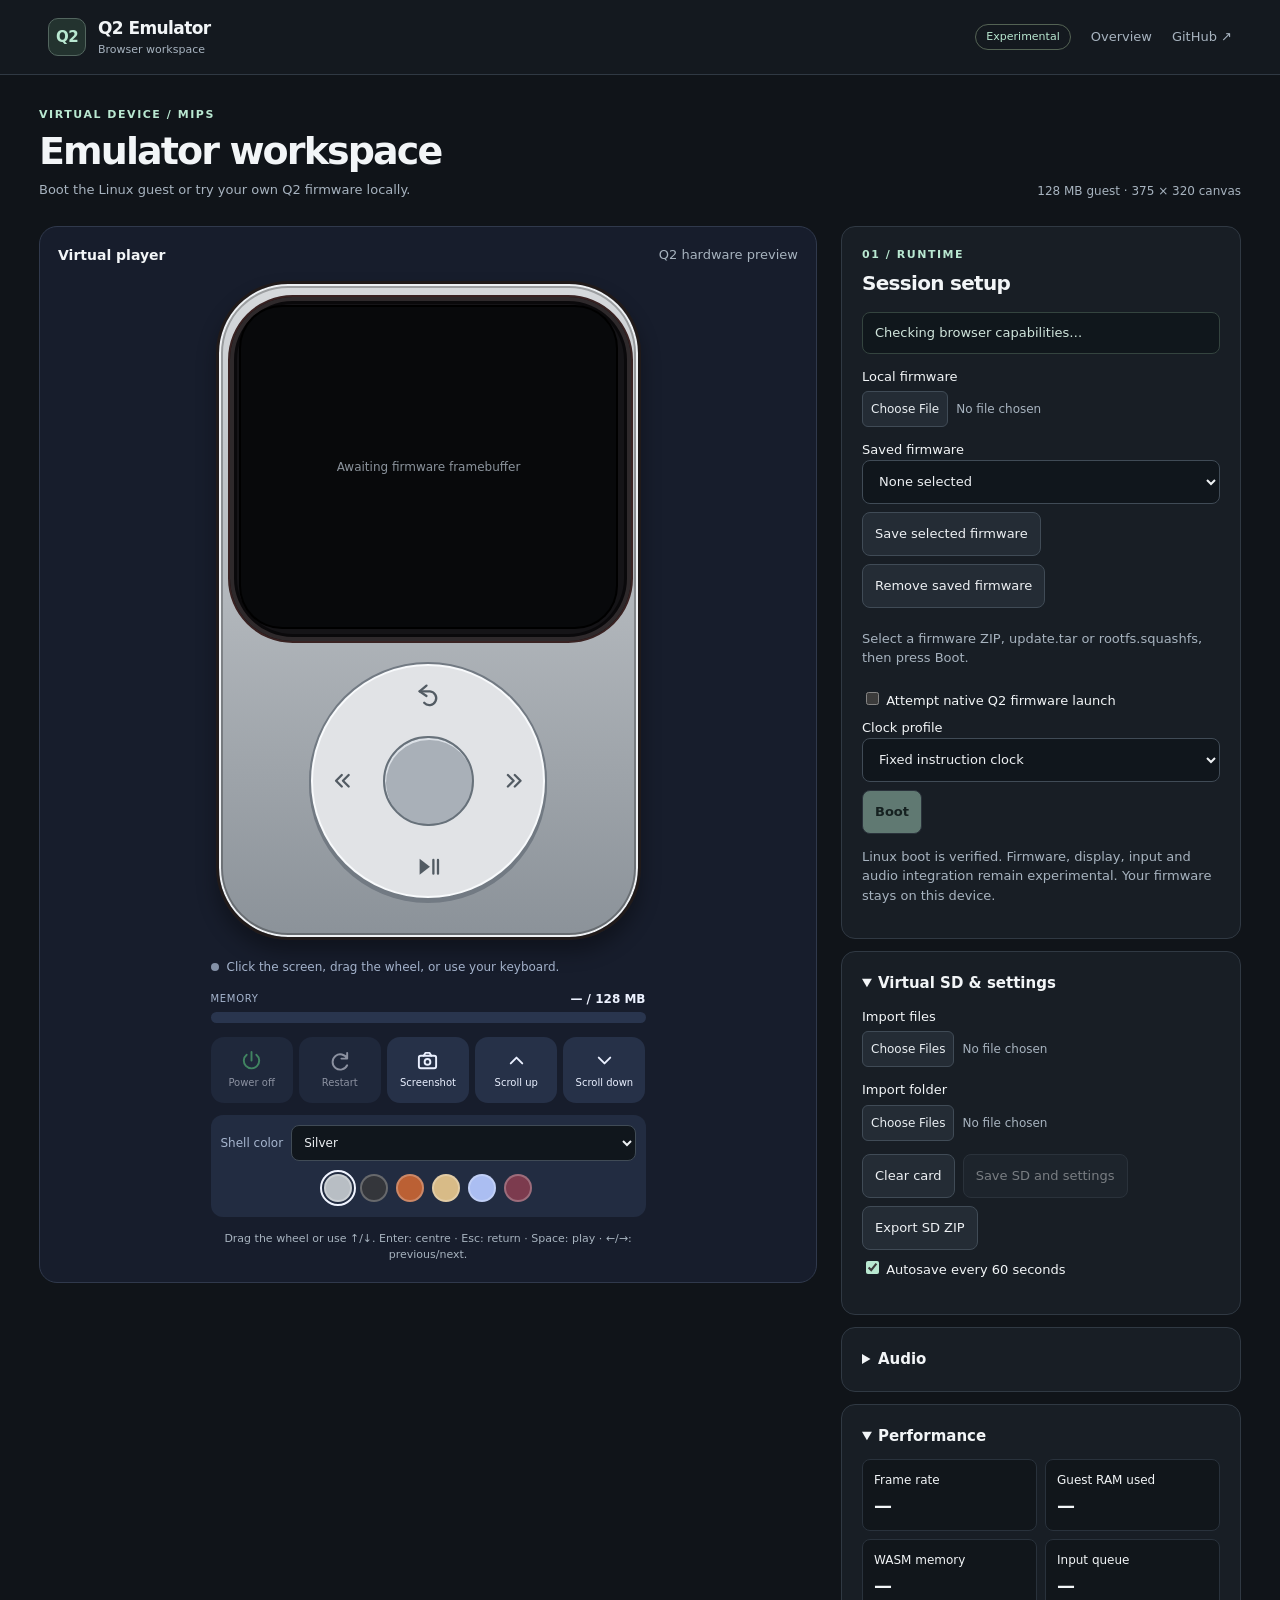
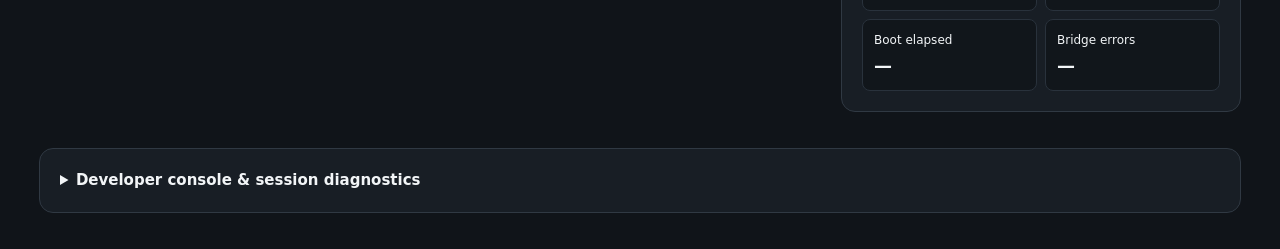
==== commit f7d656af: "Match desktop Q2 enclosure and all six shell finishes in browser" ====
--- a/web/runtime/index.html
+++ b/web/runtime/index.html
@@ -2,14 +2,14 @@
 <html lang="en"><head><meta charset="utf-8"><meta name="viewport" content="width=device-width,initial-scale=1"><title>Q2 Web Emulator</title><link rel="stylesheet" href="vendor/xterm.css"><link rel="stylesheet" href="player.css"></head>
 <body><header><a class="brand" href="../"><span class="mark">Q2</span><span>Q2 Emulator<small>Browser workspace</small></span></a><nav><span class="preview-label">Experimental</span><a href="../">Overview</a><a href="https://github.com/lampsonlnguyen/q2-emulation">GitHub ↗</a></nav></header>
 <main><section class="workspace-title"><div><div class="kicker">Virtual device / MIPS</div><h1>Emulator workspace</h1><p class="muted">Boot the Linux guest or try your own Q2 firmware locally.</p></div><span class="workspace-spec">128 MB guest · 375 × 320 canvas</span></section><section class="stage"><div class="stage-heading"><strong>Virtual player</strong><span>Q2 hardware preview</span></div>
-<div class="player" id="player" data-shell="silver"><div class="player-top"><span>SHANLING Q2</span><span>VIRTUAL PLAYER</span></div><div class="lcd" id="lcd" data-ready="false"><canvas id="screen" width="375" height="320" aria-label="Q2 display"></canvas></div>
-<div class="wheel" id="wheel" aria-label="Drag around the wheel to navigate"><button class="top" id="wheel-up" aria-label="Wheel up">▲</button><button class="left" data-key="prev" aria-label="Previous">◀</button><button class="center" data-key="centre">Centre</button><button class="right" data-key="next" aria-label="Next">▶</button><button class="bottom" id="wheel-down" aria-label="Wheel down">▼</button></div>
-<div class="physical"><button data-key="return">Return</button><button data-key="play">Play / Pause</button></div></div>
-<div class="actions"><button id="screenshot">Save screenshot</button><label>Shell <select id="shell"><option value="silver">Silver</option><option value="black">Black</option><option value="green">Green</option><option value="pink">Pink</option></select></label></div>
+<div class="player" id="player" data-shell="silver"><div class="lcd" id="lcd" data-ready="false"><canvas id="screen" width="375" height="320" aria-label="Q2 display"></canvas></div>
+<div class="wheel" id="wheel" aria-label="Drag around the wheel to navigate"><button class="top" data-key="return" aria-label="Return"><svg viewBox="0 0 24 24" width="24" height="24" fill="none" stroke="currentColor" stroke-width="2" stroke-linecap="round" stroke-linejoin="round" aria-hidden="true"><path d="m10 4-6 5 6 4"/><path d="M4 9h9a6 6 0 1 1-5 10"/></svg></button><button class="left" data-key="prev" aria-label="Previous"><svg viewBox="0 0 24 24" width="24" height="24" fill="none" stroke="currentColor" stroke-width="2" stroke-linecap="round" stroke-linejoin="round" aria-hidden="true"><path d="m12 7-5 5 5 5m6-10-5 5 5 5"/></svg></button><button class="center" data-key="centre">Centre</button><button class="right" data-key="next" aria-label="Next"><svg viewBox="0 0 24 24" width="24" height="24" fill="none" stroke="currentColor" stroke-width="2" stroke-linecap="round" stroke-linejoin="round" aria-hidden="true"><path d="m6 7 5 5-5 5m6-10 5 5-5 5"/></svg></button><button class="bottom" data-key="play" aria-label="Play / Pause"><svg viewBox="0 0 24 24" width="24" height="24" fill="none" stroke="currentColor" stroke-width="2" stroke-linecap="round" stroke-linejoin="round" aria-hidden="true"><path d="m4 5 9 7-9 7z" fill="currentColor" stroke="none"/><path d="M16 6v12m4-12v12"/></svg></button></div>
+</div>
+<div class="device-console"><p class="device-caption"><span class="indicator"></span> <span>Click the screen, drag the wheel, or use your keyboard.</span></p><div class="memory-label"><span>MEMORY</span><strong id="memory-summary">— / 128 MB</strong></div><div class="memory-track" role="meter" aria-label="Guest memory" aria-valuemin="0" aria-valuemax="128" aria-valuenow="0" id="memory-meter"><span></span></div><div class="device-toolbar"><button id="stop" disabled><svg viewBox="0 0 24 24" width="24" height="24" fill="none" stroke="currentColor" stroke-width="2" stroke-linecap="round" stroke-linejoin="round" aria-hidden="true"><path d="M12 3v9m5-6a8 8 0 1 1-10 0"/></svg><span>Power off</span></button><button id="reset" disabled><svg viewBox="0 0 24 24" width="24" height="24" fill="none" stroke="currentColor" stroke-width="2" stroke-linecap="round" stroke-linejoin="round" aria-hidden="true"><path d="M20 4v6h-6m6 0a8 8 0 1 0 0 7"/></svg><span>Restart</span></button><button id="screenshot"><svg viewBox="0 0 24 24" width="24" height="24" fill="none" stroke="currentColor" stroke-width="2" stroke-linecap="round" stroke-linejoin="round" aria-hidden="true"><rect x="3" y="7" width="18" height="13" rx="2"/><path d="m8 7 2-3h4l2 3"/><circle cx="12" cy="13.5" r="3"/></svg><span>Screenshot</span></button><button id="wheel-up" title="Scroll wheel up" aria-label="Scroll wheel up"><svg viewBox="0 0 24 24" width="24" height="24" fill="none" stroke="currentColor" stroke-width="2" stroke-linecap="round" stroke-linejoin="round" aria-hidden="true"><path d="m6 15 6-6 6 6"/></svg><span>Scroll up</span></button><button id="wheel-down" title="Scroll wheel down" aria-label="Scroll wheel down"><svg viewBox="0 0 24 24" width="24" height="24" fill="none" stroke="currentColor" stroke-width="2" stroke-linecap="round" stroke-linejoin="round" aria-hidden="true"><path d="m6 9 6 6 6-6"/></svg><span>Scroll down</span></button></div><div class="finish-row"><label for="shell">Shell color</label><select id="shell"><option value="silver">Silver</option><option value="black">Black</option><option value="orange">Orange</option><option value="champagne-gold">Champagne Gold</option><option value="blue">Blue</option><option value="wine-red">Wine Red</option></select><div class="finish-swatches" aria-label="Shell color choices"><button type="button" data-finish="silver" style="--swatch:#b8bec4" aria-label="Silver" title="Silver" aria-pressed="true"></button><button type="button" data-finish="black" style="--swatch:#34363b" aria-label="Black" title="Black" aria-pressed="false"></button><button type="button" data-finish="orange" style="--swatch:#bb6034" aria-label="Orange" title="Orange" aria-pressed="false"></button><button type="button" data-finish="champagne-gold" style="--swatch:#d8bb87" aria-label="Champagne Gold" title="Champagne Gold" aria-pressed="false"></button><button type="button" data-finish="blue" style="--swatch:#abbef2" aria-label="Blue" title="Blue" aria-pressed="false"></button><button type="button" data-finish="wine-red" style="--swatch:#7c3b4e" aria-label="Wine Red" title="Wine Red" aria-pressed="false"></button></div></div></div>
 <p class="muted">Drag the wheel or use ↑/↓. Enter: centre · Esc: return · Space: play · ←/→: previous/next.</p></section>
 <aside><section class="panel"><div class="kicker">01 / Runtime</div><h2>Session setup</h2><p id="status" role="status">Checking browser capabilities…</p><label>Local firmware <input type="file" id="firmware" accept=".squashfs,.tar,.zip"></label><label>Saved firmware <select id="firmware-list"><option value="">None selected</option></select></label><div class="actions"><button id="firmware-save">Save selected firmware</button><button id="firmware-delete">Remove saved firmware</button></div><p id="firmware-status" class="muted" role="status" aria-live="polite">Select a firmware ZIP, update.tar or rootfs.squashfs, then press Boot.</p>
 <label><input type="checkbox" id="launch"> Attempt native Q2 firmware launch</label><label>Clock profile <select id="clock"><option value="icount">Automatic instruction clock</option><option value="fixed" selected>Fixed instruction clock</option><option value="normal">Normal clock</option></select></label>
-<div class="actions"><button id="start" disabled>Boot</button><button id="reset" disabled>Save and restart</button><button id="stop" disabled>Save and stop</button></div><p class="muted">Linux boot is verified. Firmware, display, input and audio integration remain experimental. Your firmware stays on this device.</p></section>
+<div class="actions"><button id="start" disabled>Boot</button></div><p class="muted">Linux boot is verified. Firmware, display, input and audio integration remain experimental. Your firmware stays on this device.</p></section>
 <details open><summary>Virtual SD &amp; settings</summary><label>Import files <input id="sd-files" type="file" multiple></label><label>Import folder <input id="sd-folder" type="file" webkitdirectory multiple></label><div class="actions"><button id="sd-clear">Clear card</button><button id="sd-save" disabled>Save SD and settings</button><button id="sd-export">Export SD ZIP</button></div><label><input type="checkbox" id="autosave" checked> Autosave every 60 seconds</label><p id="sd-status" role="status"></p></details>
 <details><summary>Audio</summary><label><input id="audio-enable" type="checkbox"> Enable experimental audio at boot</label><label>Volume <input id="audio-volume" type="range" min="0" max="100" value="50"></label><p id="audio-status" role="status">Audio disabled</p></details>
 <details open><summary>Performance</summary><div class="statgrid"><div>Frame rate<strong id="fps">—</strong></div><div>Guest RAM used<strong id="guest-ram">—</strong></div><div>WASM memory<strong id="wasm-ram">—</strong></div><div>Input queue<strong id="input-queue">—</strong></div><div>Boot elapsed<strong id="boot-time">—</strong></div><div>Bridge errors<strong id="bridge-errors">—</strong></div></div></details></aside>
--- a/web/runtime/player.css
+++ b/web/runtime/player.css
@@ -5,3 +5,7 @@
 :root{--accent:#b9e8d1;--surface:#181e25;--line:#303943;--muted:#a7b3bf;background:#101419;color:#f2f5f7}body{font-family:system-ui,-apple-system,BlinkMacSystemFont,sans-serif}header{min-height:72px;background:#14191f;border-color:var(--line);gap:16px;flex-wrap:wrap}header a{text-decoration:none;color:inherit}header nav{display:flex;align-items:center;gap:20px;font-size:13px;color:var(--muted);flex-wrap:wrap}.brand{display:flex;align-items:center;gap:12px;font-size:17px;font-weight:750;letter-spacing:-.035em}.brand small{display:block;color:var(--muted);font-size:11px;font-weight:500;letter-spacing:0}.mark{display:grid;place-items:center;width:38px;height:38px;border:1px solid #53665f;background:#23332f;border-radius:10px;color:var(--accent);font-size:15px}.preview-label{border:1px solid #546354;border-radius:999px;padding:4px 10px;color:var(--accent);font-size:11px}.workspace-title{grid-column:1/-1;display:flex;justify-content:space-between;align-items:end;gap:16px;flex-wrap:wrap;padding:8px 0 2px}.workspace-title h1{font-size:clamp(27px,4vw,38px);letter-spacing:-.05em;line-height:1.12;margin:6px 0}.workspace-title p{margin:8px 0 0}.kicker{font-size:11px;text-transform:uppercase;letter-spacing:.14em;color:var(--accent);font-weight:750}.workspace-spec{font-size:12px;color:var(--muted)}.stage{padding:22px;background:radial-gradient(ellipse at 50% 25%,#2a3937,#181e25 65%);border:1px solid var(--line);border-radius:18px;gap:20px}.stage-heading{width:100%;display:flex;justify-content:space-between;align-items:center;gap:12px;font-size:13px;color:var(--muted)}.stage-heading strong{color:#f2f5f7;font-size:14px}.player{box-shadow:inset 0 0 0 3px #0002,0 24px 55px #0007;border-radius:28px}.player .wheel button:hover:not(:disabled){background:#ffffff19}.panel,details{background:var(--surface);border-color:var(--line);padding:20px;border-radius:14px}.panel h2{font-size:20px;letter-spacing:-.035em;margin:5px 0 14px}#status{background:#10171c;border:1px solid #34443f;border-radius:8px;padding:10px 12px;font-size:13px;min-height:0;color:#d0e5dc}label{font-size:13px}select{max-width:100%;width:100%;background:#10161c;border-color:#404b56}button{font-size:13px;background:#242c35;border-color:#404b56}button:hover:not(:disabled){filter:brightness(1.12)}input[type=file]{font-size:12px;color:var(--muted);padding:5px 0}input::file-selector-button{font:inherit;color:#e9eef2;background:#242c35;border:1px solid #404b56;border-radius:6px;padding:8px;margin-right:8px}input[type=checkbox],input[type=range]{accent-color:var(--accent)}.stage .actions{align-items:center;justify-content:center}.stage .actions label{display:flex;align-items:center;gap:8px;margin:0}.stage .actions select{width:auto}.muted{font-size:13px;color:var(--muted)}.statgrid div{border:1px solid #29323c;font-size:12px;padding:11px}.statgrid strong{font-size:18px;margin-top:3px}#terminal{background:#0c1014;border:1px solid var(--line);border-radius:8px;padding:8px}#diagnostics{color:var(--muted)}@media(max-width:760px){.workspace-title{grid-column:auto}.stage{padding:15px}.panel,details{padding:16px}header nav{gap:12px}.stage-heading{font-size:11px}.workspace-spec{font-size:11px}}
 
 .lcd[data-ready=false][data-message]:after{content:attr(data-message);text-align:center;padding:16px}#firmware-status{overflow-wrap:anywhere;padding:8px 0;min-height:2em}
+
+/* Match desktop simulator_device.py: enclosure 435x664, screen 375x320,
+   wheel radius 117, centre radius 46. The canvas remains live, never a mockup. */
+.stage{background:#171d2c;border-color:#30394c;padding:18px;gap:14px}.player{position:relative;width:min(100%,435px);max-width:435px;aspect-ratio:435/664;padding:0;border:0;border-radius:16.55% / 10.84%;background:transparent;box-shadow:none;isolation:isolate;container-type:inline-size;--top:#d6d9dc;--bottom:#8b9299;--trim:#eef1f4;--shadow:#727a83;--center:#a9b0b8;--center-edge:#67717a;--glint:#dbe0e6;--wheel:#e1e3e6;--wheel-edge:#f8fafc;--ink:#525b63}.player:before{content:"";position:absolute;inset:.15% 1.15% .6%;border-radius:16.98% / 10.94%;background:linear-gradient(var(--top),var(--bottom));border:clamp(2px,.9cqw,4px) solid #201a1a;box-shadow:inset 0 0 0 2px var(--trim),inset 0 0 0 4px #0004,0 12px 20px #0005;z-index:-1}.player:after{content:"";position:absolute;left:3.91%;top:2.26%;width:92.18%;height:51.81%;border-radius:16% / 18.6%;background:#151417;border:2px solid #392222;box-shadow:inset 0 0 0 4px #2e292b,inset 0 0 0 7px #0a090b;z-index:-1}.player[data-shell=black]{--top:#44474c;--bottom:#1e2024;--trim:#676b71;--shadow:#121318;--center:#26292f;--center-edge:#14161a;--glint:#5d626c;--wheel:#363940;--wheel-edge:#5c6067;--ink:#d0d2d6}.player[data-shell=orange]{--top:#bb6034;--bottom:#7c3515;--trim:#ce8b67;--shadow:#6c3928;--center:#8f442d;--center-edge:#5d3027;--glint:#cf8057;--wheel:#ded0be;--wheel-edge:#fff0dc;--ink:#675951}.player[data-shell=champagne-gold]{--top:#d8bb87;--bottom:#a98855;--trim:#f3dcad;--shadow:#8e7049;--center:#b79a66;--center-edge:#816342;--glint:#edd3a1;--wheel:#e7d8be;--wheel-edge:#fff4db;--ink:#69553b}.player[data-shell=blue]{--top:#abbef2;--bottom:#7d95d6;--trim:#cdd9fb;--shadow:#566ba6;--center:#90a6e6;--center-edge:#6077b8;--glint:#c6d3f8;--wheel:#1b1b1f;--wheel-edge:#35353b;--ink:#dcdce0}.player[data-shell=wine-red]{--top:#7c3b4e;--bottom:#4a1e2c;--trim:#9c586b;--shadow:#2a1018;--center:#6f3446;--center-edge:#431a26;--glint:#99596d;--wheel:#17171a;--wheel-edge:#2f2f34;--ink:#d2d2d6}.player .lcd{position:absolute;left:6.897%;top:4.066%;width:86.207%;height:48.193%;border:0;border-radius:10.93% / 12.81%;background:#08090b;box-shadow:0 0 0 2px #000;overflow:hidden}.player .lcd canvas{width:100%;height:100%;aspect-ratio:375/320}.player .wheel{position:absolute;left:23.103%;top:57.831%;width:53.793%;height:auto;aspect-ratio:1;margin:0;border:2px solid var(--wheel-edge);background:var(--wheel);color:var(--ink);box-shadow:0 0 0 2px var(--shadow),0 3px 0 2px var(--shadow);display:grid;place-items:center}.player .wheel button{display:grid;place-items:center;min-width:0;min-height:0;width:25%;height:25%;border-radius:50%;padding:0;color:var(--ink);background:transparent;filter:none}.player .wheel button svg{width:48%;height:48%}.player .wheel .center{width:39.316%;height:39.316%;background:var(--center);border:2px solid var(--center-edge);box-shadow:inset 1px 2px 0 var(--glint);color:transparent}.player .wheel .center:hover{background:var(--center);filter:brightness(1.08)}.player .wheel .top{top:0;left:37.5%}.player .wheel .bottom{bottom:0;left:37.5%}.player .wheel .left{left:0;top:37.5%}.player .wheel .right{right:0;top:37.5%}.device-console{width:min(100%,435px);color:#a6b5ce}.device-caption{display:flex;align-items:start;gap:8px;font-size:12px;margin:0 0 14px}.indicator{width:8px;height:8px;flex:0 0 8px;border-radius:50%;background:#8491a7;margin-top:5px}.stage:has(.lcd[data-ready=true]) .indicator{background:#60d68d}.memory-label{display:flex;justify-content:space-between;align-items:center;font-size:10px;letter-spacing:.07em;margin-bottom:4px}.memory-label strong{font-size:12px;letter-spacing:0;color:#edf2ff}.memory-track{height:11px;border-radius:20px;background:#29354e;overflow:hidden;margin-bottom:14px}.memory-track span{display:block;height:100%;width:var(--memory,0%);background:#61d18a;border-radius:20px;transition:width .2s}.device-toolbar{display:grid;grid-template-columns:repeat(5,minmax(0,1fr));gap:6px}.device-toolbar button{display:flex;flex-direction:column;align-items:center;justify-content:center;gap:5px;min-height:66px;padding:6px 2px;border:0;border-radius:13px;background:#263148;color:#eaf0ff;font-size:10px;line-height:1.25}.device-toolbar button svg{width:23px;height:23px}.device-toolbar #stop svg{color:#64d98d}.device-toolbar button:disabled{opacity:.55}.finish-row{display:flex;align-items:center;gap:8px;flex-wrap:wrap;margin-top:12px;background:#222c41;border-radius:12px;padding:10px}.finish-row label{margin:0;font-size:12px}.finish-row select{width:auto;flex:1;min-width:120px;min-height:36px;padding:4px 8px;font-size:12px}.finish-swatches{display:flex;gap:8px;width:100%;justify-content:center;padding:5px}.finish-swatches button{min-height:28px;width:28px;height:28px;padding:0;background:var(--swatch);border:2px solid #ffffff40;border-radius:50%}.finish-swatches button[aria-pressed=true]{outline:2px solid #f0f4ff;outline-offset:2px}.stage .muted{margin:0;font-size:11px}@media(max-width:760px){.stage{padding:12px}.player{max-width:435px}.device-toolbar button{font-size:9px}}
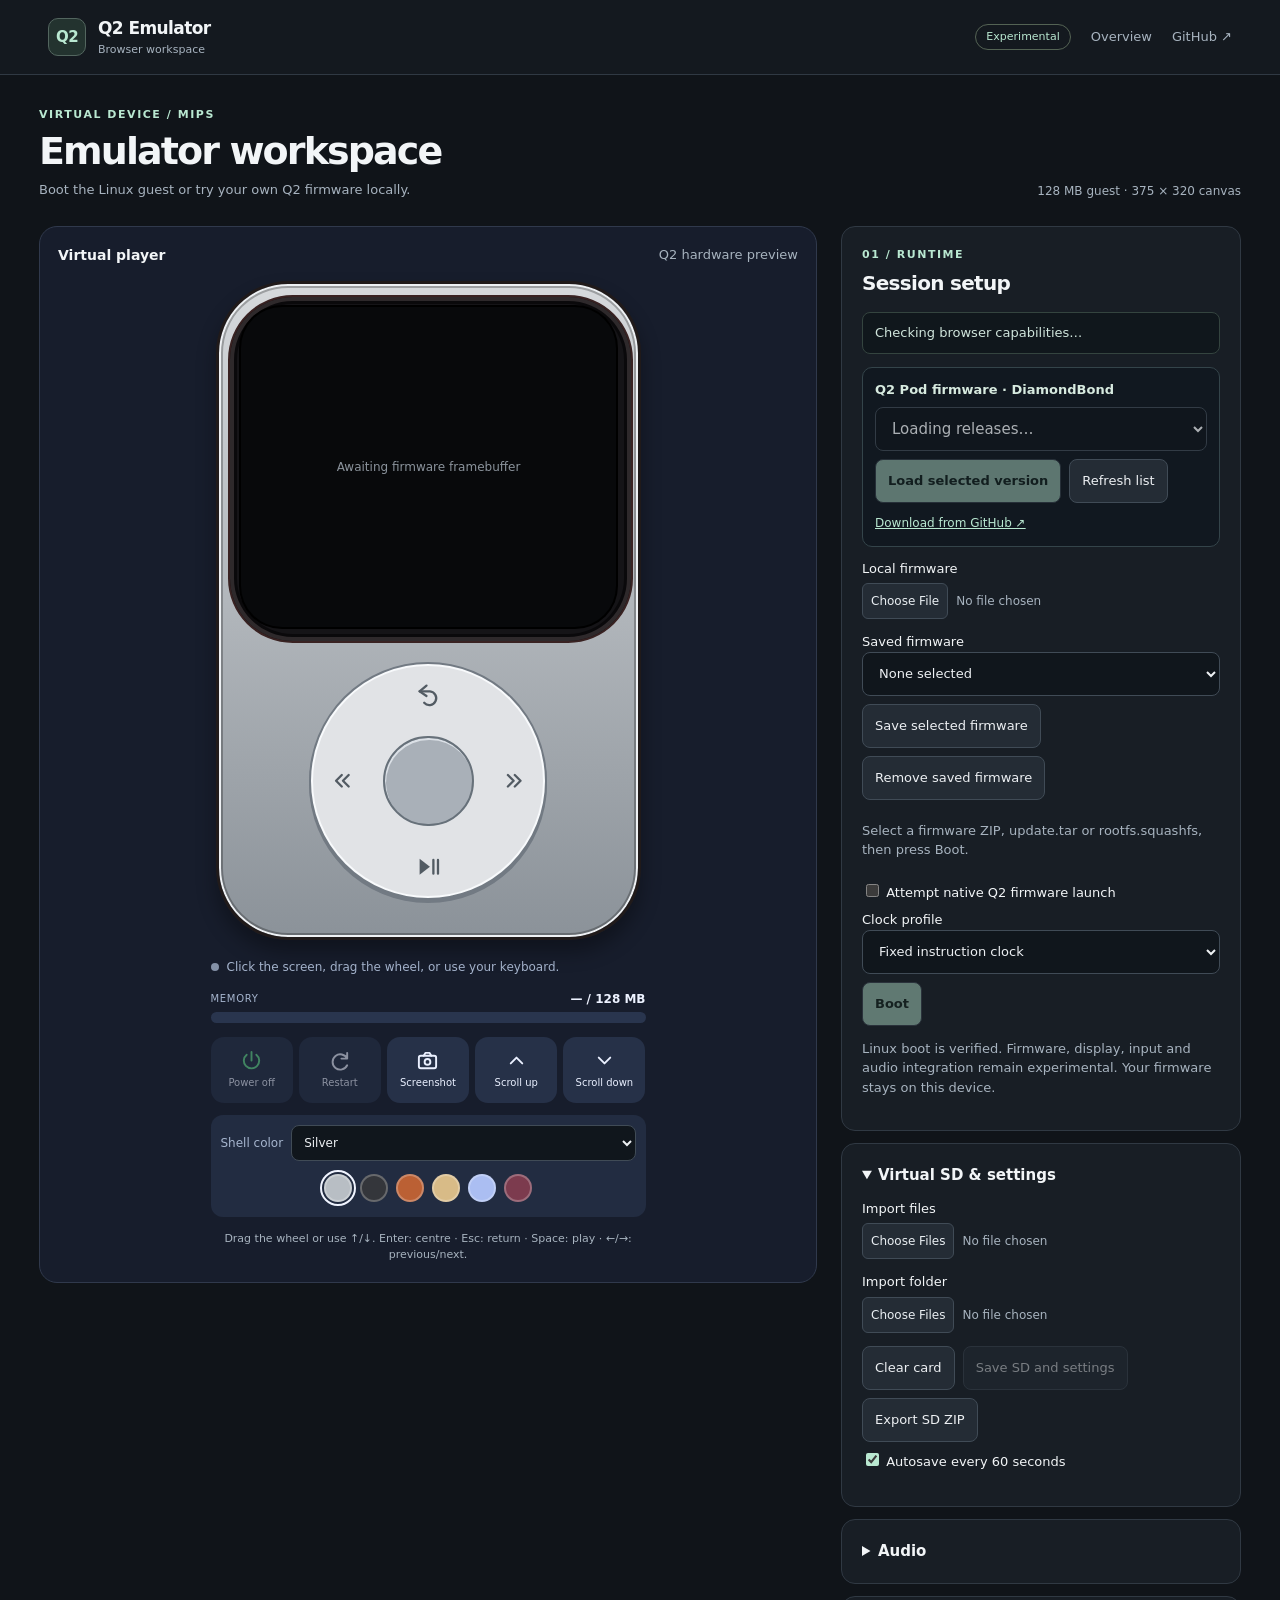
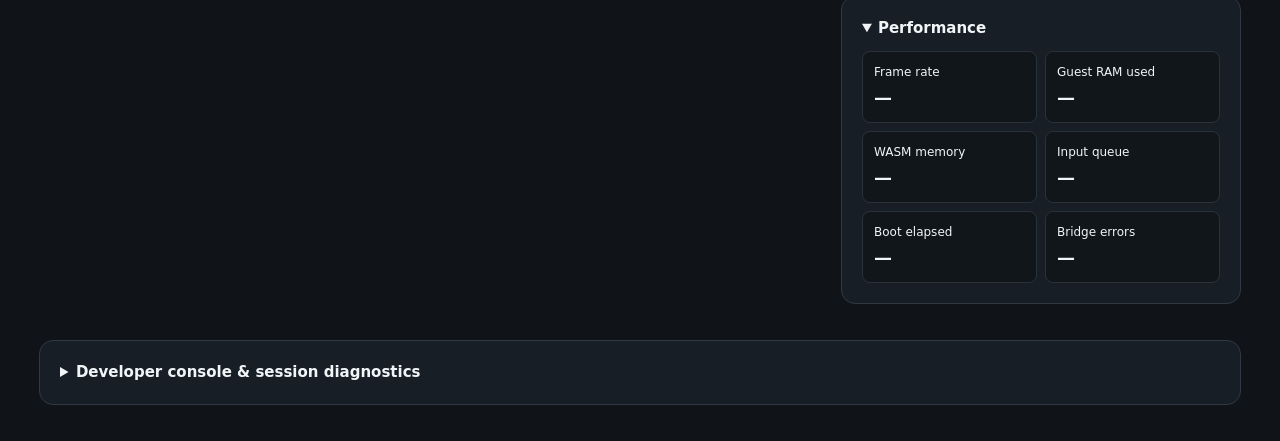
==== commit 64c6d766: "Add DiamondBond firmware release selector and verified local download cache" ====
--- a/web/runtime/index.html
+++ b/web/runtime/index.html
@@ -7,7 +7,7 @@
 </div>
 <div class="device-console"><p class="device-caption"><span class="indicator"></span> <span>Click the screen, drag the wheel, or use your keyboard.</span></p><div class="memory-label"><span>MEMORY</span><strong id="memory-summary">— / 128 MB</strong></div><div class="memory-track" role="meter" aria-label="Guest memory" aria-valuemin="0" aria-valuemax="128" aria-valuenow="0" id="memory-meter"><span></span></div><div class="device-toolbar"><button id="stop" disabled><svg viewBox="0 0 24 24" width="24" height="24" fill="none" stroke="currentColor" stroke-width="2" stroke-linecap="round" stroke-linejoin="round" aria-hidden="true"><path d="M12 3v9m5-6a8 8 0 1 1-10 0"/></svg><span>Power off</span></button><button id="reset" disabled><svg viewBox="0 0 24 24" width="24" height="24" fill="none" stroke="currentColor" stroke-width="2" stroke-linecap="round" stroke-linejoin="round" aria-hidden="true"><path d="M20 4v6h-6m6 0a8 8 0 1 0 0 7"/></svg><span>Restart</span></button><button id="screenshot"><svg viewBox="0 0 24 24" width="24" height="24" fill="none" stroke="currentColor" stroke-width="2" stroke-linecap="round" stroke-linejoin="round" aria-hidden="true"><rect x="3" y="7" width="18" height="13" rx="2"/><path d="m8 7 2-3h4l2 3"/><circle cx="12" cy="13.5" r="3"/></svg><span>Screenshot</span></button><button id="wheel-up" title="Scroll wheel up" aria-label="Scroll wheel up"><svg viewBox="0 0 24 24" width="24" height="24" fill="none" stroke="currentColor" stroke-width="2" stroke-linecap="round" stroke-linejoin="round" aria-hidden="true"><path d="m6 15 6-6 6 6"/></svg><span>Scroll up</span></button><button id="wheel-down" title="Scroll wheel down" aria-label="Scroll wheel down"><svg viewBox="0 0 24 24" width="24" height="24" fill="none" stroke="currentColor" stroke-width="2" stroke-linecap="round" stroke-linejoin="round" aria-hidden="true"><path d="m6 9 6 6 6-6"/></svg><span>Scroll down</span></button></div><div class="finish-row"><label for="shell">Shell color</label><select id="shell"><option value="silver">Silver</option><option value="black">Black</option><option value="orange">Orange</option><option value="champagne-gold">Champagne Gold</option><option value="blue">Blue</option><option value="wine-red">Wine Red</option></select><div class="finish-swatches" aria-label="Shell color choices"><button type="button" data-finish="silver" style="--swatch:#b8bec4" aria-label="Silver" title="Silver" aria-pressed="true"></button><button type="button" data-finish="black" style="--swatch:#34363b" aria-label="Black" title="Black" aria-pressed="false"></button><button type="button" data-finish="orange" style="--swatch:#bb6034" aria-label="Orange" title="Orange" aria-pressed="false"></button><button type="button" data-finish="champagne-gold" style="--swatch:#d8bb87" aria-label="Champagne Gold" title="Champagne Gold" aria-pressed="false"></button><button type="button" data-finish="blue" style="--swatch:#abbef2" aria-label="Blue" title="Blue" aria-pressed="false"></button><button type="button" data-finish="wine-red" style="--swatch:#7c3b4e" aria-label="Wine Red" title="Wine Red" aria-pressed="false"></button></div></div></div>
 <p class="muted">Drag the wheel or use ↑/↓. Enter: centre · Esc: return · Space: play · ←/→: previous/next.</p></section>
-<aside><section class="panel"><div class="kicker">01 / Runtime</div><h2>Session setup</h2><p id="status" role="status">Checking browser capabilities…</p><label>Local firmware <input type="file" id="firmware" accept=".squashfs,.tar,.zip"></label><label>Saved firmware <select id="firmware-list"><option value="">None selected</option></select></label><div class="actions"><button id="firmware-save">Save selected firmware</button><button id="firmware-delete">Remove saved firmware</button></div><p id="firmware-status" class="muted" role="status" aria-live="polite">Select a firmware ZIP, update.tar or rootfs.squashfs, then press Boot.</p>
+<aside><section class="panel"><div class="kicker">01 / Runtime</div><h2>Session setup</h2><p id="status" role="status">Checking browser capabilities…</p><div class="release-picker"><label for="release-version">Q2 Pod firmware · DiamondBond</label><select id="release-version" disabled><option value="">Loading releases…</option></select><div class="actions"><button id="release-load" disabled>Load selected version</button><button id="release-refresh" type="button">Refresh list</button></div><p id="release-status" class="muted" role="status" aria-live="polite"></p><a id="release-download" href="https://github.com/DiamondBond/q2-pod/releases" target="_blank" rel="noopener">Download from GitHub ↗</a></div><label>Local firmware <input type="file" id="firmware" accept=".squashfs,.tar,.zip"></label><label>Saved firmware <select id="firmware-list"><option value="">None selected</option></select></label><div class="actions"><button id="firmware-save">Save selected firmware</button><button id="firmware-delete">Remove saved firmware</button></div><p id="firmware-status" class="muted" role="status" aria-live="polite">Select a firmware ZIP, update.tar or rootfs.squashfs, then press Boot.</p>
 <label><input type="checkbox" id="launch"> Attempt native Q2 firmware launch</label><label>Clock profile <select id="clock"><option value="icount">Automatic instruction clock</option><option value="fixed" selected>Fixed instruction clock</option><option value="normal">Normal clock</option></select></label>
 <div class="actions"><button id="start" disabled>Boot</button></div><p class="muted">Linux boot is verified. Firmware, display, input and audio integration remain experimental. Your firmware stays on this device.</p></section>
 <details open><summary>Virtual SD &amp; settings</summary><label>Import files <input id="sd-files" type="file" multiple></label><label>Import folder <input id="sd-folder" type="file" webkitdirectory multiple></label><div class="actions"><button id="sd-clear">Clear card</button><button id="sd-save" disabled>Save SD and settings</button><button id="sd-export">Export SD ZIP</button></div><label><input type="checkbox" id="autosave" checked> Autosave every 60 seconds</label><p id="sd-status" role="status"></p></details>
--- a/web/runtime/player.css
+++ b/web/runtime/player.css
@@ -9,3 +9,5 @@
 /* Match desktop simulator_device.py: enclosure 435x664, screen 375x320,
    wheel radius 117, centre radius 46. The canvas remains live, never a mockup. */
 .stage{background:#171d2c;border-color:#30394c;padding:18px;gap:14px}.player{position:relative;width:min(100%,435px);max-width:435px;aspect-ratio:435/664;padding:0;border:0;border-radius:16.55% / 10.84%;background:transparent;box-shadow:none;isolation:isolate;container-type:inline-size;--top:#d6d9dc;--bottom:#8b9299;--trim:#eef1f4;--shadow:#727a83;--center:#a9b0b8;--center-edge:#67717a;--glint:#dbe0e6;--wheel:#e1e3e6;--wheel-edge:#f8fafc;--ink:#525b63}.player:before{content:"";position:absolute;inset:.15% 1.15% .6%;border-radius:16.98% / 10.94%;background:linear-gradient(var(--top),var(--bottom));border:clamp(2px,.9cqw,4px) solid #201a1a;box-shadow:inset 0 0 0 2px var(--trim),inset 0 0 0 4px #0004,0 12px 20px #0005;z-index:-1}.player:after{content:"";position:absolute;left:3.91%;top:2.26%;width:92.18%;height:51.81%;border-radius:16% / 18.6%;background:#151417;border:2px solid #392222;box-shadow:inset 0 0 0 4px #2e292b,inset 0 0 0 7px #0a090b;z-index:-1}.player[data-shell=black]{--top:#44474c;--bottom:#1e2024;--trim:#676b71;--shadow:#121318;--center:#26292f;--center-edge:#14161a;--glint:#5d626c;--wheel:#363940;--wheel-edge:#5c6067;--ink:#d0d2d6}.player[data-shell=orange]{--top:#bb6034;--bottom:#7c3515;--trim:#ce8b67;--shadow:#6c3928;--center:#8f442d;--center-edge:#5d3027;--glint:#cf8057;--wheel:#ded0be;--wheel-edge:#fff0dc;--ink:#675951}.player[data-shell=champagne-gold]{--top:#d8bb87;--bottom:#a98855;--trim:#f3dcad;--shadow:#8e7049;--center:#b79a66;--center-edge:#816342;--glint:#edd3a1;--wheel:#e7d8be;--wheel-edge:#fff4db;--ink:#69553b}.player[data-shell=blue]{--top:#abbef2;--bottom:#7d95d6;--trim:#cdd9fb;--shadow:#566ba6;--center:#90a6e6;--center-edge:#6077b8;--glint:#c6d3f8;--wheel:#1b1b1f;--wheel-edge:#35353b;--ink:#dcdce0}.player[data-shell=wine-red]{--top:#7c3b4e;--bottom:#4a1e2c;--trim:#9c586b;--shadow:#2a1018;--center:#6f3446;--center-edge:#431a26;--glint:#99596d;--wheel:#17171a;--wheel-edge:#2f2f34;--ink:#d2d2d6}.player .lcd{position:absolute;left:6.897%;top:4.066%;width:86.207%;height:48.193%;border:0;border-radius:10.93% / 12.81%;background:#08090b;box-shadow:0 0 0 2px #000;overflow:hidden}.player .lcd canvas{width:100%;height:100%;aspect-ratio:375/320}.player .wheel{position:absolute;left:23.103%;top:57.831%;width:53.793%;height:auto;aspect-ratio:1;margin:0;border:2px solid var(--wheel-edge);background:var(--wheel);color:var(--ink);box-shadow:0 0 0 2px var(--shadow),0 3px 0 2px var(--shadow);display:grid;place-items:center}.player .wheel button{display:grid;place-items:center;min-width:0;min-height:0;width:25%;height:25%;border-radius:50%;padding:0;color:var(--ink);background:transparent;filter:none}.player .wheel button svg{width:48%;height:48%}.player .wheel .center{width:39.316%;height:39.316%;background:var(--center);border:2px solid var(--center-edge);box-shadow:inset 1px 2px 0 var(--glint);color:transparent}.player .wheel .center:hover{background:var(--center);filter:brightness(1.08)}.player .wheel .top{top:0;left:37.5%}.player .wheel .bottom{bottom:0;left:37.5%}.player .wheel .left{left:0;top:37.5%}.player .wheel .right{right:0;top:37.5%}.device-console{width:min(100%,435px);color:#a6b5ce}.device-caption{display:flex;align-items:start;gap:8px;font-size:12px;margin:0 0 14px}.indicator{width:8px;height:8px;flex:0 0 8px;border-radius:50%;background:#8491a7;margin-top:5px}.stage:has(.lcd[data-ready=true]) .indicator{background:#60d68d}.memory-label{display:flex;justify-content:space-between;align-items:center;font-size:10px;letter-spacing:.07em;margin-bottom:4px}.memory-label strong{font-size:12px;letter-spacing:0;color:#edf2ff}.memory-track{height:11px;border-radius:20px;background:#29354e;overflow:hidden;margin-bottom:14px}.memory-track span{display:block;height:100%;width:var(--memory,0%);background:#61d18a;border-radius:20px;transition:width .2s}.device-toolbar{display:grid;grid-template-columns:repeat(5,minmax(0,1fr));gap:6px}.device-toolbar button{display:flex;flex-direction:column;align-items:center;justify-content:center;gap:5px;min-height:66px;padding:6px 2px;border:0;border-radius:13px;background:#263148;color:#eaf0ff;font-size:10px;line-height:1.25}.device-toolbar button svg{width:23px;height:23px}.device-toolbar #stop svg{color:#64d98d}.device-toolbar button:disabled{opacity:.55}.finish-row{display:flex;align-items:center;gap:8px;flex-wrap:wrap;margin-top:12px;background:#222c41;border-radius:12px;padding:10px}.finish-row label{margin:0;font-size:12px}.finish-row select{width:auto;flex:1;min-width:120px;min-height:36px;padding:4px 8px;font-size:12px}.finish-swatches{display:flex;gap:8px;width:100%;justify-content:center;padding:5px}.finish-swatches button{min-height:28px;width:28px;height:28px;padding:0;background:var(--swatch);border:2px solid #ffffff40;border-radius:50%}.finish-swatches button[aria-pressed=true]{outline:2px solid #f0f4ff;outline-offset:2px}.stage .muted{margin:0;font-size:11px}@media(max-width:760px){.stage{padding:12px}.player{max-width:435px}.device-toolbar button{font-size:9px}}
+
+.release-picker{padding:12px;background:#111820;border:1px solid #34444a;border-radius:10px;margin:12px 0}.release-picker label{margin-top:0;color:#d7eadf;font-weight:650}.release-picker .actions{margin-top:8px}.release-picker #release-load{background:var(--accent);color:#14261e;font-weight:700}.release-picker a{font-size:12px}.release-picker p{margin:8px 0;overflow-wrap:anywhere}
